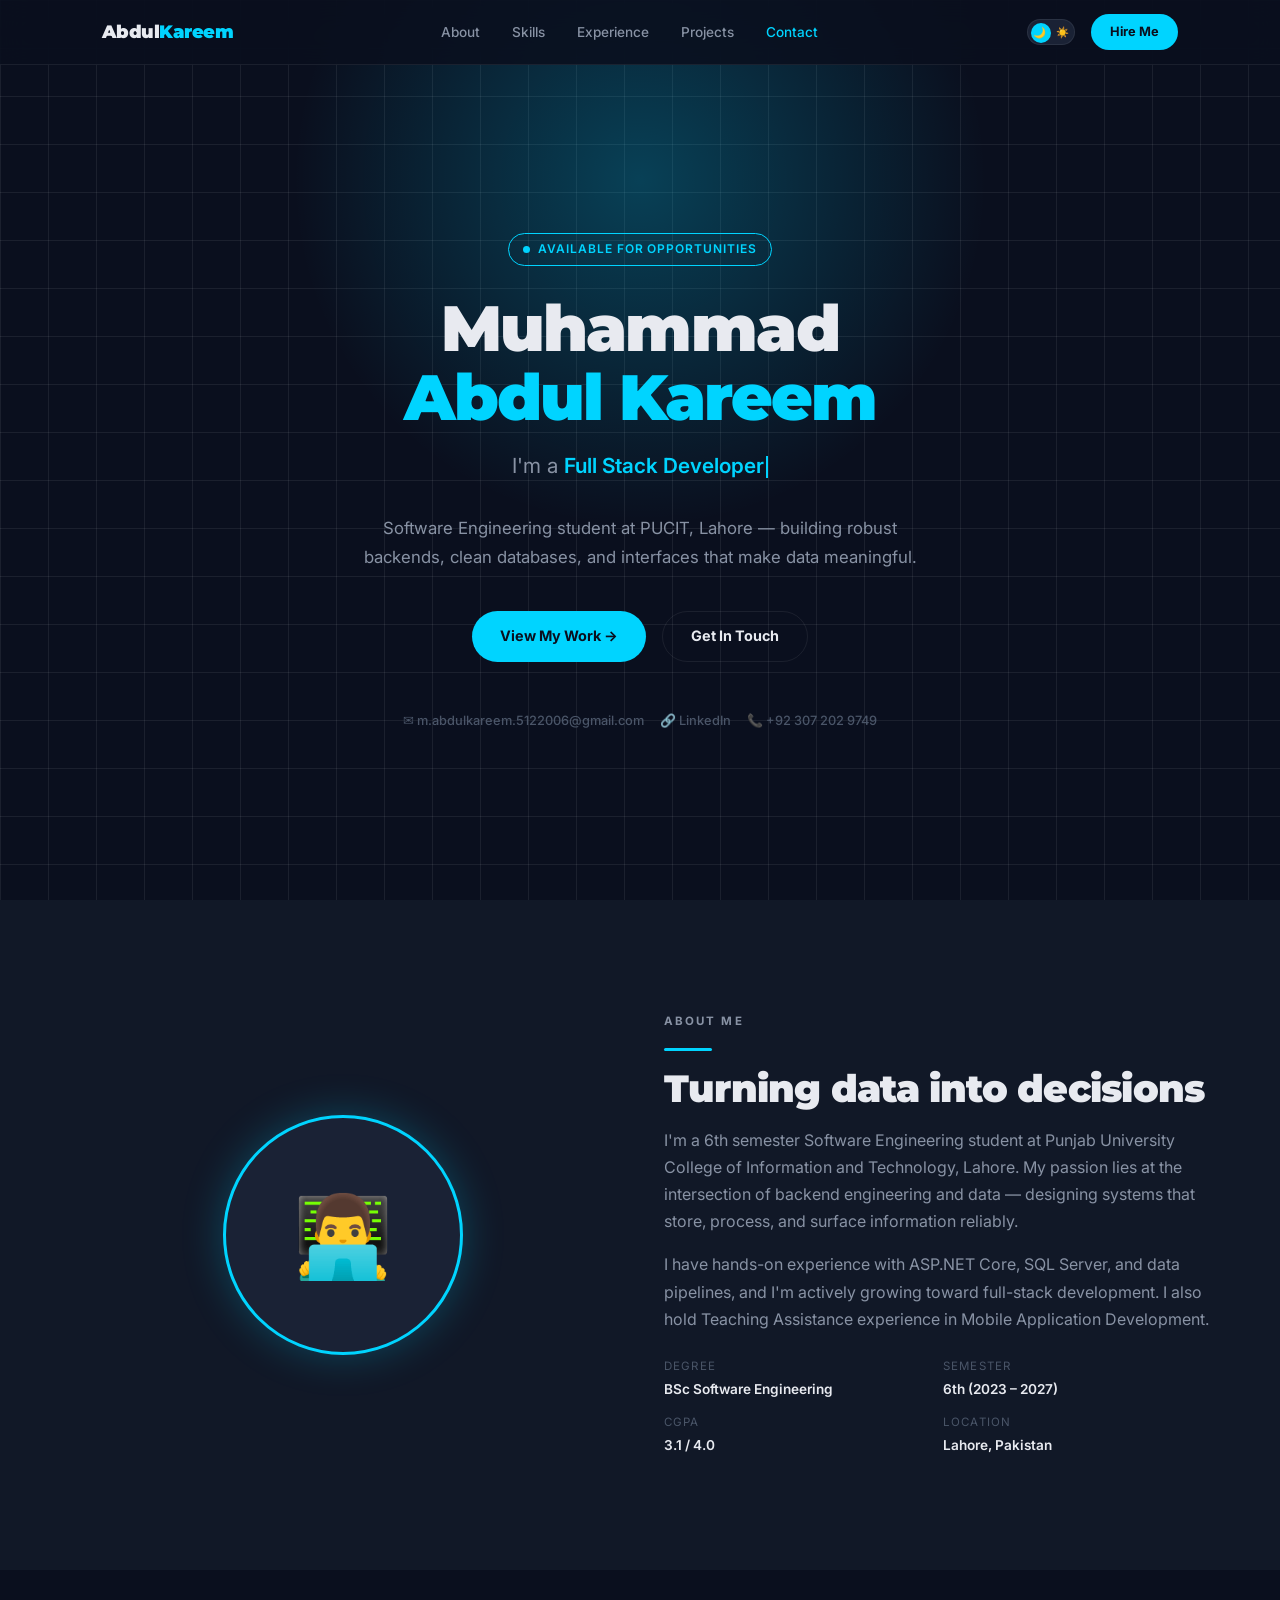
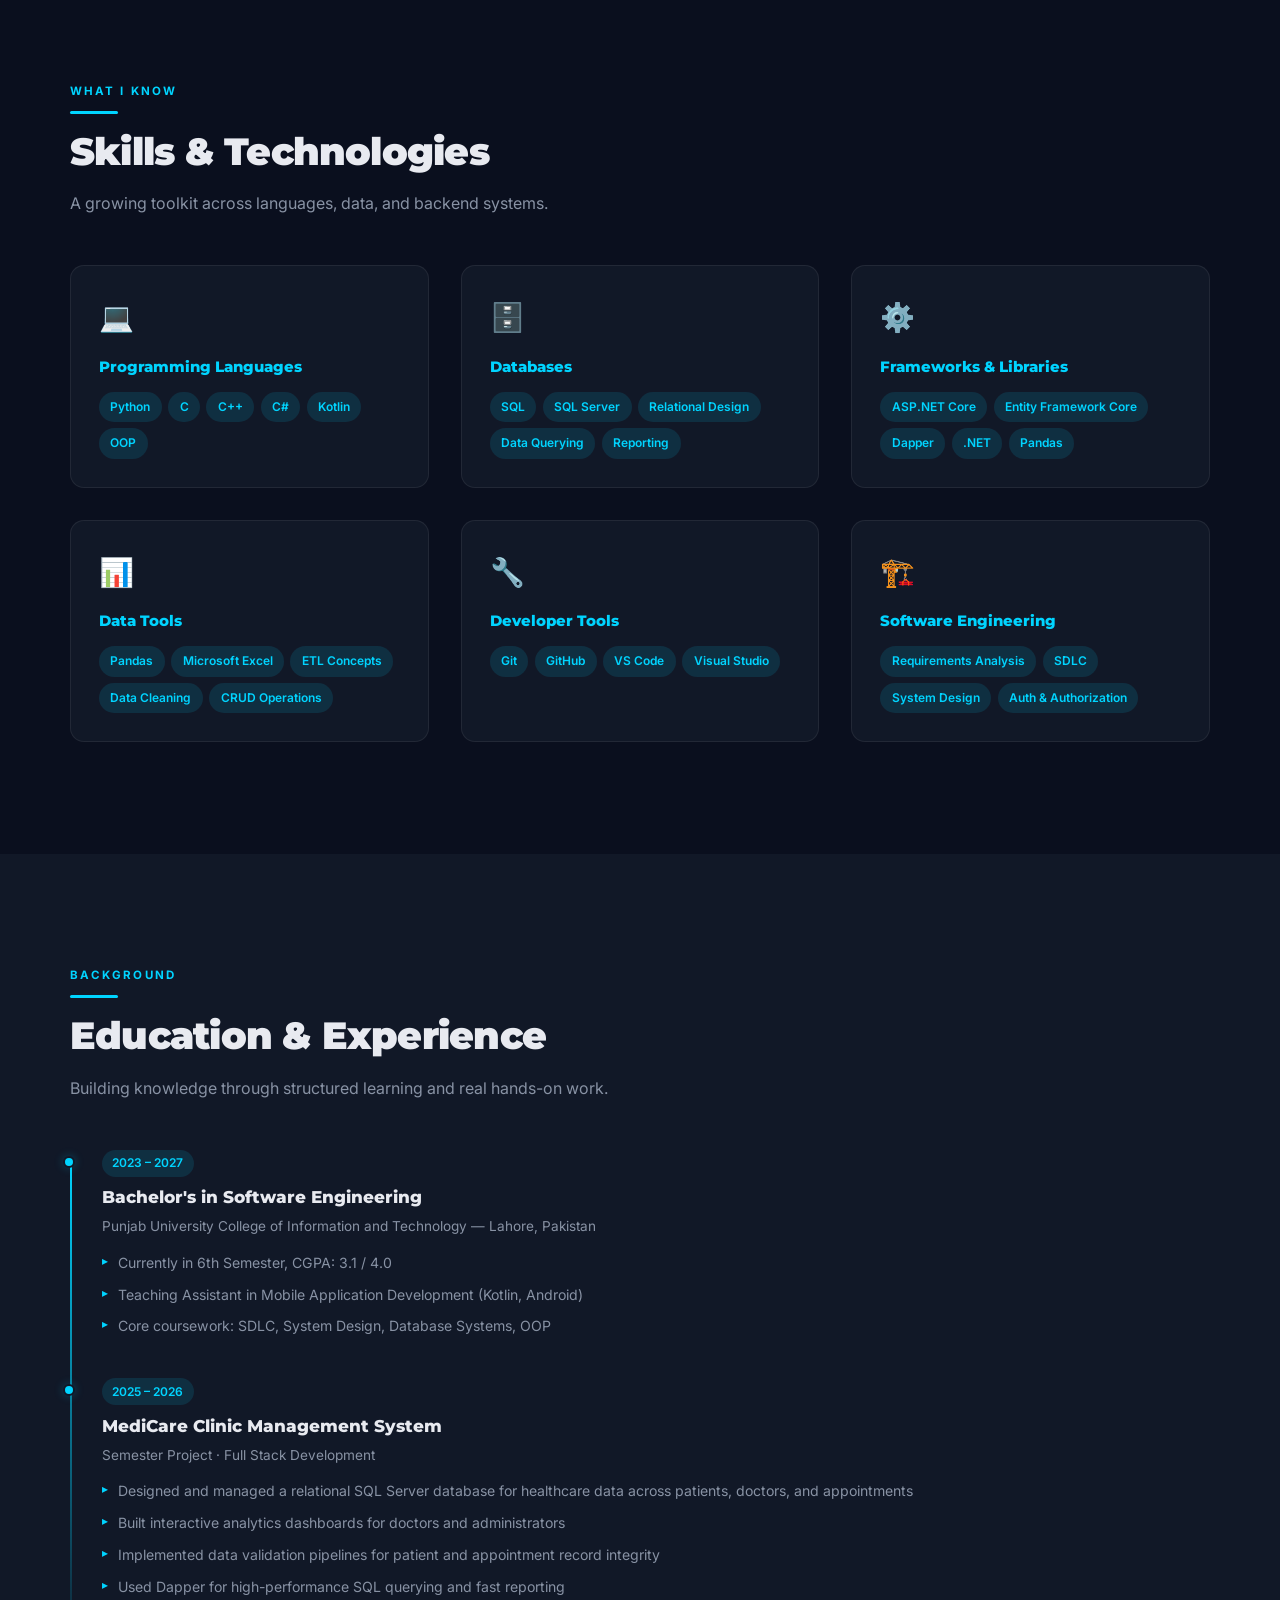
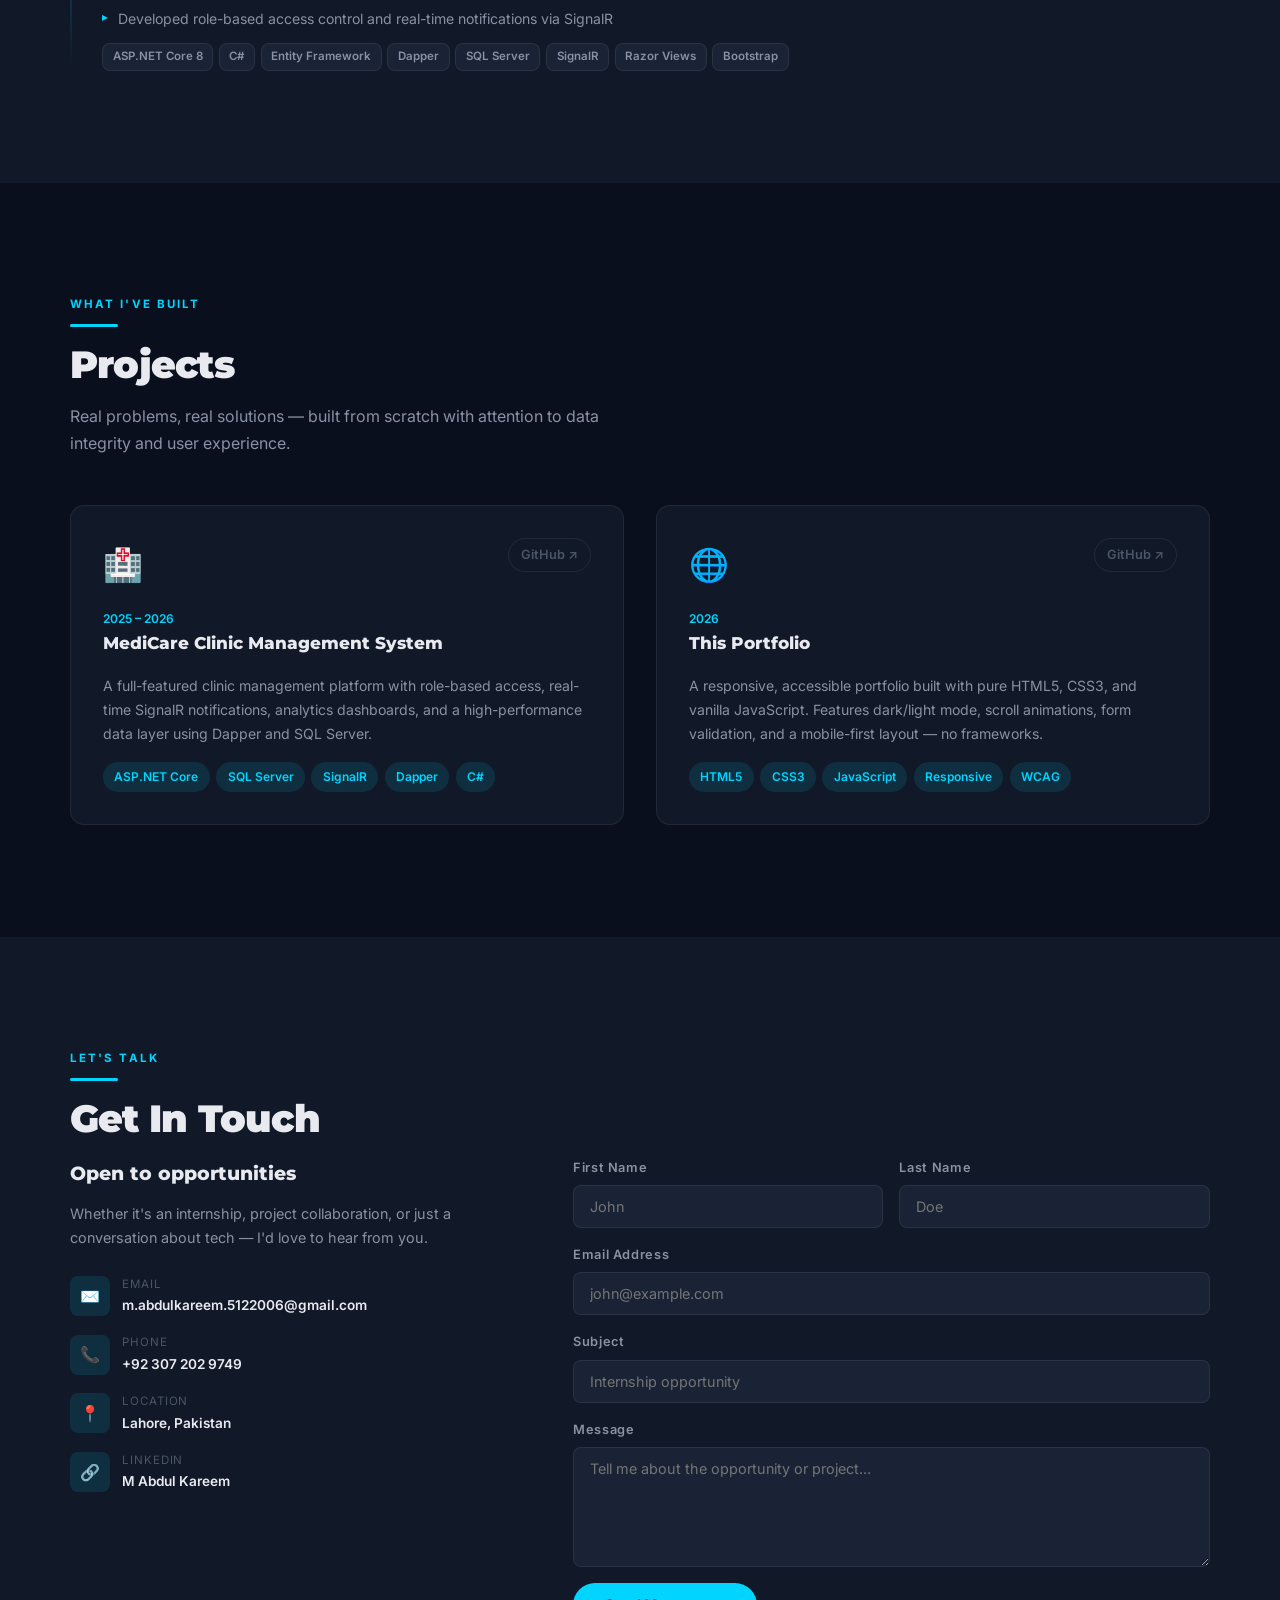
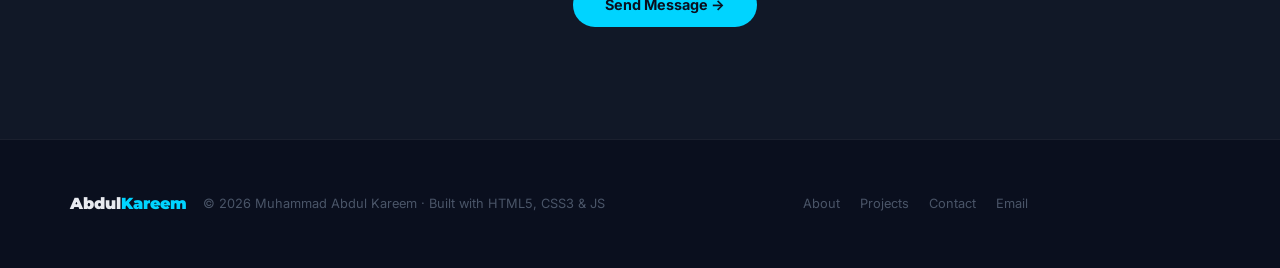
==== Frontend/index.html @ a6760f19 "Initial commit: pre-migration FastAPI + SQLite backend" ====
<!DOCTYPE html>
<html lang="en" data-theme="dark">
<head>
  <meta charset="UTF-8" />
  <meta name="viewport" content="width=device-width, initial-scale=1.0" />
  <meta name="description" content="Muhammad Abdul Kareem — Full Stack Developer & Software Engineering Student based in Lahore, Pakistan." />
  <title>Muhammad Abdul Kareem · Full Stack Developer</title>
  <link rel="preconnect" href="https://fonts.googleapis.com" />
  <link rel="preconnect" href="https://fonts.gstatic.com" crossorigin />
  <link href="https://fonts.googleapis.com/css2?family=Inter:wght@400;500;600&family=Montserrat:wght@700;800;900&display=swap" rel="stylesheet" />
<!-- CSS -->
  <link rel="stylesheet" href="index_Style.css" />
</head>

<body>
  <a class="skip-link" href="#main">Skip to main content</a>

<!-- HEADER -->
  <header>
    <nav aria-label="Primary navigation">
      <a href="#" class="logo">Abdul<span>Kareem</span></a>

      <ul class="nav-links" role="list">
        <li><a href="#about">About</a></li>
        <li><a href="#skills">Skills</a></li>
        <li><a href="#experience">Experience</a></li>
        <li><a href="#projects">Projects</a></li>
        <li><a href="#contact">Contact</a></li>
      </ul>

      <div class="nav-right">
        <button class="theme-toggle" id="themeToggle" aria-label="Toggle light/dark mode">
          <span class="theme-icon moon" aria-hidden="true">🌙</span>
          <span class="theme-icon sun"  aria-hidden="true">☀️</span>
        </button>
        <a href="mailto:m.abdulkareem.5122006@gmail.com" class="btn-hire" id="hireBtn">Hire Me</a>
        <button class="hamburger" id="hamburger" aria-label="Open menu" aria-expanded="false" aria-controls="mobile-menu">
          <span></span><span></span><span></span>
        </button>
      </div>
    </nav>

    <nav class="mobile-menu" id="mobile-menu" aria-label="Mobile navigation">
      <a href="#about"><span aria-hidden="true">👤</span> About</a>
      <a href="#skills"><span aria-hidden="true">⚙️</span> Skills</a>
      <a href="#experience"><span aria-hidden="true">🎓</span> Experience</a>
      <a href="#projects"><span aria-hidden="true">💼</span> Projects</a>
      <a href="#contact" class="mobile-cta"><span aria-hidden="true">✉️</span> Contact</a>
    </nav>
  </header>
  <div class="menu-backdrop" id="menuBackdrop" aria-hidden="true"></div>

<!-- MAIN -->
  <main id="main">

<!-- HERO -->
    <section class="hero" aria-labelledby="hero-heading">
      <div class="hero-inner">
        <div class="hero-badge">
          <span class="dot" aria-hidden="true"></span>
          <span id="heroBadgeText">Available for opportunities</span>
        </div>

        <h1 id="hero-heading">
          <span id="heroName1">Muhammad</span><br>
          <span class="highlight" id="heroName2">Abdul Kareem</span>
        </h1>

        <p class="hero-role">
          I'm a <span class="typed-text" id="typed" aria-live="polite"></span><span class="cursor" aria-hidden="true"></span>
        </p>

        <p class="hero-bio" id="heroBio">
          Software Engineering student at PUCIT, Lahore — building robust backends, clean databases, and interfaces that make data meaningful.
        </p>

        <div class="hero-actions">
          <a href="#projects" class="btn btn-primary">View My Work →</a>
          <a href="#contact"  class="btn btn-outline">Get In Touch</a>
        </div>

        <div class="hero-links" id="heroLinks">
          <a href="mailto:m.abdulkareem.5122006@gmail.com" aria-label="Send email" id="heroEmailLink">
            ✉ m.abdulkareem.5122006@gmail.com
          </a>
          <a href="https://linkedin.com/in/m-abdul-kareem" target="_blank" rel="noopener" aria-label="LinkedIn profile" id="heroLinkedinLink">
            🔗 LinkedIn
          </a>
          <a href="tel:+923072029749" aria-label="Phone number" id="heroPhoneLink">
            📞 +92 307 202 9749
          </a>
        </div>
      </div>
    </section>

<!-- ABOUT -->
    <section class="about" id="about" aria-labelledby="about-heading">
      <div class="container">
        <div class="about-grid">
          <div class="about-avatar" id="aboutAvatar" role="img" aria-label="Muhammad Abdul Kareem avatar">
            <span id="aboutAvatarEmoji">👨‍💻</span>
            <img id="aboutAvatarImg" src="" alt="Muhammad Abdul Kareem" hidden />
          </div>
          <div class="about-text reveal">
            <p class="section-eyebrow">About Me</p>
            <div class="section-divider" aria-hidden="true"></div>
            <h2 class="section-title" id="about-heading">Turning data into decisions</h2>
            <div id="aboutParagraphs">
              <p>I'm a 6th semester Software Engineering student at Punjab University College of Information and Technology, Lahore. My passion lies at the intersection of backend engineering and data — designing systems that store, process, and surface information reliably.</p>
              <p>I have hands-on experience with ASP.NET Core, SQL Server, and data pipelines, and I'm actively growing toward full-stack development. I also hold Teaching Assistance experience in Mobile Application Development.</p>
            </div>
            <div class="about-info" aria-label="Personal details">
              <div class="info-item">
                <div class="info-label">Degree</div>
                <div class="info-value" id="aboutDegree">BSc Software Engineering</div>
              </div>
              <div class="info-item">
                <div class="info-label">Semester</div>
                <div class="info-value" id="aboutSemester">6th (2023 – 2027)</div>
              </div>
              <div class="info-item">
                <div class="info-label">CGPA</div>
                <div class="info-value" id="aboutCgpa">3.1 / 4.0</div>
              </div>
              <div class="info-item">
                <div class="info-label">Location</div>
                <div class="info-value" id="aboutLocation">Lahore, Pakistan</div>
              </div>
            </div>
          </div>
        </div>
      </div>
    </section>

<!-- SKILLS -->
    <section class="skills" id="skills" aria-labelledby="skills-heading">
      <div class="container">
        <p class="section-eyebrow">What I Know</p>
        <div class="section-divider" aria-hidden="true"></div>
        <h2 class="section-title" id="skills-heading">Skills & Technologies</h2>
        <p class="section-intro">A growing toolkit across languages, data, and backend systems.</p>

        <div class="skills-grid" id="skillsGrid">
          <article class="skill-card reveal">
            <div class="skill-card-icon" aria-hidden="true">💻</div>
            <h3>Programming Languages</h3>
            <div class="skill-tags" role="list">
              <span class="tag" role="listitem">Python</span>
              <span class="tag" role="listitem">C</span>
              <span class="tag" role="listitem">C++</span>
              <span class="tag" role="listitem">C#</span>
              <span class="tag" role="listitem">Kotlin</span>
              <span class="tag" role="listitem">OOP</span>
            </div>
          </article>

          <article class="skill-card reveal">
            <div class="skill-card-icon" aria-hidden="true">🗄️</div>
            <h3>Databases</h3>
            <div class="skill-tags" role="list">
              <span class="tag" role="listitem">SQL</span>
              <span class="tag" role="listitem">SQL Server</span>
              <span class="tag" role="listitem">Relational Design</span>
              <span class="tag" role="listitem">Data Querying</span>
              <span class="tag" role="listitem">Reporting</span>
            </div>
          </article>

          <article class="skill-card reveal">
            <div class="skill-card-icon" aria-hidden="true">⚙️</div>
            <h3>Frameworks & Libraries</h3>
            <div class="skill-tags" role="list">
              <span class="tag" role="listitem">ASP.NET Core</span>
              <span class="tag" role="listitem">Entity Framework Core</span>
              <span class="tag" role="listitem">Dapper</span>
              <span class="tag" role="listitem">.NET</span>
              <span class="tag" role="listitem">Pandas</span>
            </div>
          </article>

          <article class="skill-card reveal">
            <div class="skill-card-icon" aria-hidden="true">📊</div>
            <h3>Data Tools</h3>
            <div class="skill-tags" role="list">
              <span class="tag" role="listitem">Pandas</span>
              <span class="tag" role="listitem">Microsoft Excel</span>
              <span class="tag" role="listitem">ETL Concepts</span>
              <span class="tag" role="listitem">Data Cleaning</span>
              <span class="tag" role="listitem">CRUD Operations</span>
            </div>
          </article>

          <article class="skill-card reveal">
            <div class="skill-card-icon" aria-hidden="true">🔧</div>
            <h3>Developer Tools</h3>
            <div class="skill-tags" role="list">
              <span class="tag" role="listitem">Git</span>
              <span class="tag" role="listitem">GitHub</span>
              <span class="tag" role="listitem">VS Code</span>
              <span class="tag" role="listitem">Visual Studio</span>
            </div>
          </article>

          <article class="skill-card reveal">
            <div class="skill-card-icon" aria-hidden="true">🏗️</div>
            <h3>Software Engineering</h3>
            <div class="skill-tags" role="list">
              <span class="tag" role="listitem">Requirements Analysis</span>
              <span class="tag" role="listitem">SDLC</span>
              <span class="tag" role="listitem">System Design</span>
              <span class="tag" role="listitem">Auth & Authorization</span>
            </div>
          </article>
        </div>
      </div>
    </section>

<!-- EXPERIENCE / EDUCATION -->
    <section class="experience" id="experience" aria-labelledby="experience-heading">
      <div class="container">
        <p class="section-eyebrow">Background</p>
        <div class="section-divider" aria-hidden="true"></div>
        <h2 class="section-title" id="experience-heading">Education & Experience</h2>
        <p class="section-intro">Building knowledge through structured learning and real hands-on work.</p>

        <div class="timeline" id="timelineList" role="list">
          <article class="timeline-item reveal" role="listitem">
            <div class="timeline-meta">
              <span class="timeline-date">2023 – 2027</span>
            </div>
            <h3>Bachelor's in Software Engineering</h3>
            <p class="timeline-org">Punjab University College of Information and Technology — Lahore, Pakistan</p>
            <ul aria-label="Education details">
              <li>Currently in 6th Semester, CGPA: 3.1 / 4.0</li>
              <li>Teaching Assistant in Mobile Application Development (Kotlin, Android)</li>
              <li>Core coursework: SDLC, System Design, Database Systems, OOP</li>
            </ul>
          </article>

          <article class="timeline-item reveal" role="listitem">
            <div class="timeline-meta">
              <span class="timeline-date">2025 – 2026</span>
            </div>
            <h3>MediCare Clinic Management System</h3>
            <p class="timeline-org">Semester Project · Full Stack Development</p>
            <ul aria-label="Project responsibilities">
              <li>Designed and managed a relational SQL Server database for healthcare data across patients, doctors, and appointments</li>
              <li>Built interactive analytics dashboards for doctors and administrators</li>
              <li>Implemented data validation pipelines for patient and appointment record integrity</li>
              <li>Used Dapper for high-performance SQL querying and fast reporting</li>
              <li>Developed role-based access control and real-time notifications via SignalR</li>
            </ul>
            <div class="timeline-tools" aria-label="Technologies used">
              <span class="tool-tag">ASP.NET Core 8</span>
              <span class="tool-tag">C#</span>
              <span class="tool-tag">Entity Framework</span>
              <span class="tool-tag">Dapper</span>
              <span class="tool-tag">SQL Server</span>
              <span class="tool-tag">SignalR</span>
              <span class="tool-tag">Razor Views</span>
              <span class="tool-tag">Bootstrap</span>
            </div>
          </article>
        </div>
      </div>
    </section>

<!-- PROJECTS -->
    <section class="projects" id="projects" aria-labelledby="projects-heading">
      <div class="container">
        <p class="section-eyebrow">What I've Built</p>
        <div class="section-divider" aria-hidden="true"></div>
        <h2 class="section-title" id="projects-heading">Projects</h2>
        <p class="section-intro">Real problems, real solutions — built from scratch with attention to data integrity and user experience.</p>

        <div class="projects-grid" id="projectsGrid">
          <article class="project-card reveal">
            <div class="project-header">
              <div class="project-icon" aria-hidden="true">🏥</div>
              <div class="project-links">
                <a href="#" aria-label="View MediCare project on GitHub">GitHub ↗</a>
              </div>
            </div>
            <div>
              <div class="project-period">2025 – 2026</div>
              <h3>MediCare Clinic Management System</h3>
            </div>
            <p>A full-featured clinic management platform with role-based access, real-time SignalR notifications, analytics dashboards, and a high-performance data layer using Dapper and SQL Server.</p>
            <div class="skill-tags">
              <span class="tag">ASP.NET Core</span>
              <span class="tag">SQL Server</span>
              <span class="tag">SignalR</span>
              <span class="tag">Dapper</span>
              <span class="tag">C#</span>
            </div>
          </article>

          <article class="project-card reveal">
            <div class="project-header">
              <div class="project-icon" aria-hidden="true">🌐</div>
              <div class="project-links">
                <a href="#" aria-label="View portfolio source code">GitHub ↗</a>
              </div>
            </div>
            <div>
              <div class="project-period">2026</div>
              <h3>This Portfolio</h3>
            </div>
            <p>A responsive, accessible portfolio built with pure HTML5, CSS3, and vanilla JavaScript. Features dark/light mode, scroll animations, form validation, and a mobile-first layout — no frameworks.</p>
            <div class="skill-tags">
              <span class="tag">HTML5</span>
              <span class="tag">CSS3</span>
              <span class="tag">JavaScript</span>
              <span class="tag">Responsive</span>
              <span class="tag">WCAG</span>
            </div>
          </article>
        </div>
      </div>
    </section>

<!-- CONTACT -->
    <section class="contact" id="contact" aria-labelledby="contact-heading">
      <div class="container">
        <p class="section-eyebrow">Let's Talk</p>
        <div class="section-divider" aria-hidden="true"></div>
        <h2 class="section-title" id="contact-heading">Get In Touch</h2>

        <div class="contact-grid">
          <div class="contact-info reveal">
            <h3>Open to opportunities</h3>
            <p>Whether it's an internship, project collaboration, or just a conversation about tech — I'd love to hear from you.</p>

            <div class="contact-items" id="contactItems">
              <div class="contact-item">
                <div class="contact-item-icon" aria-hidden="true">✉️</div>
                <div class="contact-item-text">
                  <div class="contact-item-label">Email</div>
                  <div class="contact-item-value" id="ciEmailValue">m.abdulkareem.5122006@gmail.com</div>
                </div>
              </div>
              <div class="contact-item">
                <div class="contact-item-icon" aria-hidden="true">📞</div>
                <div class="contact-item-text">
                  <div class="contact-item-label">Phone</div>
                  <div class="contact-item-value" id="ciPhoneValue">+92 307 202 9749</div>
                </div>
              </div>
              <div class="contact-item">
                <div class="contact-item-icon" aria-hidden="true">📍</div>
                <div class="contact-item-text">
                  <div class="contact-item-label">Location</div>
                  <div class="contact-item-value" id="ciLocationValue">Lahore, Pakistan</div>
                </div>
              </div>
              <div class="contact-item">
                <div class="contact-item-icon" aria-hidden="true">🔗</div>
                <div class="contact-item-text">
                  <div class="contact-item-label">LinkedIn</div>
                  <div class="contact-item-value" id="ciLinkedinValue">M Abdul Kareem</div>
                </div>
              </div>
            </div>
          </div>

<!-- Contact Form with JS validation -->
          <div class="reveal">
            <div class="form-success" id="formSuccess" role="alert">
              ✅ Message sent! I'll get back to you soon.
            </div>
            <div class="form-error-banner" id="formErrorBanner" role="alert" hidden></div>
            <div class="contact-form" id="contactForm" role="form" aria-label="Contact form">
              <div class="form-row">
                <div class="form-group">
                  <label for="fname">First Name</label>
                  <input type="text" id="fname" name="fname" placeholder="John" autocomplete="given-name" />
                  <span class="form-error" id="fnameError">Please enter your first name.</span>
                </div>
                <div class="form-group">
                  <label for="lname">Last Name</label>
                  <input type="text" id="lname" name="lname" placeholder="Doe" autocomplete="family-name" />
                  <span class="form-error" id="lnameError">Please enter your last name.</span>
                </div>
              </div>
              <div class="form-group">
                <label for="email">Email Address</label>
                <input type="email" id="email" name="email" placeholder="john@example.com" autocomplete="email" />
                <span class="form-error" id="emailError">Please enter a valid email address.</span>
              </div>
              <div class="form-group">
                <label for="subject">Subject</label>
                <input type="text" id="subject" name="subject" placeholder="Internship opportunity" />
                <span class="form-error" id="subjectError">Please enter a subject.</span>
              </div>
              <div class="form-group">
                <label for="message">Message</label>
                <textarea id="message" name="message" placeholder="Tell me about the opportunity or project..."></textarea>
                <span class="form-error" id="messageError">Please write a message (at least 20 characters).</span>
              </div>
              <button type="button" class="btn-submit" id="submitBtn">Send Message →</button>
            </div>
          </div>
        </div>
      </div>
    </section>

  </main>

<!-- FOOTER -->
  <footer>
    <div class="footer-inner">
      <div class="footer-logo">Abdul<span>Kareem</span></div>
      <p class="footer-copy">© 2026 Muhammad Abdul Kareem · Built with HTML5, CSS3 & JS</p>
      <nav class="footer-links" aria-label="Footer links">
        <a href="#about">About</a>
        <a href="#projects">Projects</a>
        <a href="#contact">Contact</a>
        <a href="mailto:m.abdulkareem.5122006@gmail.com">Email</a>
      </nav>
    </div>
  </footer>

<!-- JavaScript -->
  <script src="index_Script.js"></script>
</body>
</html>
---- Frontend/index_Style.css ----
/* ═══════════════════════════════════════════════
       TOKENS — DARK THEME (default)
    ═══════════════════════════════════════════════ */
    :root {
      --bg:          #0a0f1e;
      --bg-card:     #111827;
      --bg-raised:   #1a2235;
      --border:      rgba(255,255,255,0.07);
      --cyan:        #00d4ff;
      --cyan-dim:    rgba(0,212,255,0.12);
      --cyan-glow:   rgba(0,212,255,0.25);
      --text:        #e8eaf0;
      --text-mute:   #8892a4;
      --text-faint:  #4a5568;
      --nav-bg:      rgba(10,15,30,0.88);
      --shadow:      0 8px 32px rgba(0,0,0,0.4);
      --shadow-sm:   0 2px 12px rgba(0,0,0,0.3);

      --font-head: 'Montserrat', sans-serif;
      --font-body: 'Inter', sans-serif;

      --h1:   clamp(2.4rem, 6vw, 4rem);
      --h2:   clamp(1.6rem, 3.5vw, 2.4rem);
      --h3:   clamp(1rem,   2vw,  1.25rem);
      --body: clamp(0.875rem, 1.5vw, 1rem);

      --radius:      14px;
      --radius-sm:   8px;
      --gap:         clamp(1rem, 3vw, 2rem);
      --section-pad: clamp(4rem, 10vw, 7rem);
      --max-w:       1140px;
    }

    /* ═══════════════════════════════════════════════
       TOKENS — LIGHT THEME
    ═══════════════════════════════════════════════ */
    [data-theme="light"] {
      --bg:          #f0f4f8;
      --bg-card:     #ffffff;
      --bg-raised:   #e2e8f0;
      --border:      rgba(0,0,0,0.08);
      --cyan:        #0077aa;
      --cyan-dim:    rgba(0,119,170,0.08);
      --cyan-glow:   rgba(0,119,170,0.18);
      --text:        #1a202c;
      --text-mute:   #4a5568;
      --text-faint:  #a0aec0;
      --nav-bg:      rgba(240,244,248,0.92);
      --shadow:      0 8px 32px rgba(0,0,0,0.1);
      --shadow-sm:   0 2px 12px rgba(0,0,0,0.07);
    }

    /* ═══════════════════════════════════════════════
       RESET & BASE
    ═══════════════════════════════════════════════ */
    *, *::before, *::after { box-sizing: border-box; margin: 0; padding: 0; }

    /* Guarantees the `hidden` attribute always wins over any class's
       own `display` rule, anywhere on the page. */
    [hidden] { display: none !important; }
    html { scroll-behavior: smooth; overflow-x: hidden; }

    body {
      font-family: var(--font-body);
      font-size: var(--body);
      background: var(--bg);
      color: var(--text);
      line-height: 1.7;
      transition: background .3s, color .3s;
      overflow-x: hidden;
      width: 100%;
    }

    img { max-width: 100%; display: block; }
    a   { color: inherit; text-decoration: none; }
    ul  { list-style: none; }

    /* ═══════════════════════════════════════════════
       SKIP LINK
    ═══════════════════════════════════════════════ */
    .skip-link {
      position: absolute; top: -100%; left: 1rem;
      background: var(--cyan); color: var(--bg);
      padding: .5rem 1rem; border-radius: var(--radius-sm);
      font-weight: 700; z-index: 9999;
      transition: top .2s;
    }
    .skip-link:focus { top: 1rem; }

    /* ═══════════════════════════════════════════════
       HEADER / NAV
    ═══════════════════════════════════════════════ */
    header {
      position: fixed; top: 0; left: 0; right: 0;
      z-index: 100;
      background: var(--nav-bg);
      -webkit-backdrop-filter: blur(14px);
      backdrop-filter: blur(14px);
      border-bottom: 1px solid var(--border);
      transition: background .3s;
    }

    nav {
      display: flex;
      align-items: center;
      justify-content: space-between;
      max-width: var(--max-w);
      margin: 0 auto;
      padding: 0 var(--gap);
      height: 64px;
    }

    .logo {
      font-family: var(--font-head);
      font-weight: 900;
      font-size: 1.1rem;
      letter-spacing: -0.03em;
      color: var(--text);
    }
    .logo span { color: var(--cyan); }

    .nav-links {
      display: none;
      gap: 2rem;
    }
    .nav-links a {
      font-size: .85rem;
      font-weight: 500;
      color: var(--text-mute);
      transition: color .2s;
      position: relative;
    }
    .nav-links a::after {
      content: '';
      position: absolute; bottom: -4px; left: 0; right: 0;
      height: 2px; background: var(--cyan);
      transform: scaleX(0); transition: transform .2s;
      border-radius: 2px;
    }
    .nav-links a:hover       { color: var(--text); }
    .nav-links a:hover::after { transform: scaleX(1); }

    .nav-right {
      display: flex;
      align-items: center;
      gap: 1rem;
    }

    /* Theme toggle */
    .theme-toggle {
      background: var(--bg-raised);
      border: 1px solid var(--border);
      border-radius: 50px;
      cursor: pointer;
      width: 48px; height: 26px;
      position: relative;
      transition: background .3s;
      flex-shrink: 0;
    }
    .theme-toggle::before {
      content: '';
      position: absolute;
      top: 3px; left: 3px;
      width: 20px; height: 20px;
      border-radius: 50%;
      background: var(--cyan);
      transition: transform .3s;
    }
    [data-theme="light"] .theme-toggle::before { transform: translateX(22px); }

    .theme-icon {
      position: absolute;
      top: 50%; transform: translateY(-50%);
      font-size: .65rem;
      pointer-events: none;
    }
    .theme-icon.moon { left: 5px; }
    .theme-icon.sun  { right: 5px; }

    /* Hire me button */
    .btn-hire {
      display: none;
      background: var(--cyan);
      color: var(--bg);
      font-weight: 700;
      font-size: .8rem;
      padding: .45rem 1.2rem;
      border-radius: 50px;
      border: none;
      cursor: pointer;
      transition: opacity .2s, transform .15s;
    }
    .btn-hire:hover { opacity: .85; transform: translateY(-1px); }

    /* Hamburger */
    .hamburger {
      background: none; border: none;
      cursor: pointer; padding: .3rem;
      display: flex; flex-direction: column; gap: 5px;
    }
    .hamburger span {
      display: block; width: 22px; height: 2px;
      background: var(--text); border-radius: 2px;
      transition: transform .3s, opacity .3s;
    }
    .hamburger.open span:nth-child(1) { transform: translateY(7px) rotate(45deg); }
    .hamburger.open span:nth-child(2) { opacity: 0; }
    .hamburger.open span:nth-child(3) { transform: translateY(-7px) rotate(-45deg); }

    /* Mobile drawer */
    .mobile-menu {
      display: none;
      flex-direction: column;
      position: absolute;
      top: 64px;
      left: 0;
      right: 0;
      background: var(--bg-card);
      border-top: 1px solid var(--border);
      border-bottom: 1px solid var(--border);
      padding: 1.25rem var(--gap);
      gap: .25rem;
      box-shadow: 0 16px 32px rgba(0,0,0,0.45);
    }
    .mobile-menu.open { display: flex; }
    .mobile-menu a {
      padding: .85rem .75rem;
      font-weight: 600;
      font-size: .95rem;
      color: var(--text-mute);
      border-bottom: 1px solid var(--border);
      transition: color .2s, background .2s;
      display: flex;
      align-items: center;
      gap: .75rem;
      border-radius: var(--radius-sm);
    }
    .mobile-menu a span { font-size: 1.1rem; }
    .mobile-menu a:last-child { border-bottom: none; }
    .mobile-menu a:hover { color: var(--cyan); background: var(--cyan-dim); }
    .mobile-menu a.mobile-cta {
      color: var(--cyan);
      margin-top: .4rem;
      background: var(--cyan-dim);
    }

    /* Dim the page behind an open mobile menu */
    .menu-backdrop {
      display: none;
      position: fixed;
      top: 64px; left: 0; right: 0; bottom: 0;
      background: rgba(0,0,0,0.5);
      z-index: 99;
    }
    .menu-backdrop.open { display: block; }

    @media (min-width: 768px) {
      .nav-links  { display: flex; }
      .btn-hire   { display: inline-block; }
      .hamburger  { display: none; }
      .mobile-menu { display: none !important; }
      .menu-backdrop { display: none !important; }
    }

    /* ═══════════════════════════════════════════════
       HERO
    ═══════════════════════════════════════════════ */
    .hero {
      min-height: 100vh;
      display: grid;
      place-items: center;
      padding: calc(64px + var(--section-pad)) var(--gap) var(--section-pad);
      position: relative;
      overflow: hidden;
    }

    /* Subtle grid background */
    .hero::before {
      content: '';
      position: absolute; inset: 0;
      background-image:
        linear-gradient(var(--border) 1px, transparent 1px),
        linear-gradient(90deg, var(--border) 1px, transparent 1px);
      background-size: 48px 48px;
      pointer-events: none;
    }

    /* Glow blob */
    .hero::after {
      content: '';
      position: absolute;
      top: 20%; left: 50%; transform: translate(-50%, -50%);
      width: clamp(300px, 60vw, 700px);
      height: clamp(300px, 60vw, 700px);
      border-radius: 50%;
      background: radial-gradient(circle, var(--cyan-glow) 0%, transparent 70%);
      pointer-events: none;
    }

    .hero-inner {
      position: relative;
      z-index: 1;
      text-align: center;
      max-width: 800px;
      width: 100%;
      padding-inline: .5rem;
    }

    .hero-badge {
      display: inline-flex;
      align-items: center;
      gap: .5rem;
      border: 1px solid var(--cyan);
      color: var(--cyan);
      font-size: clamp(.6rem, 2vw, .75rem);
      font-weight: 600;
      letter-spacing: .08em;
      text-transform: uppercase;
      padding: .35rem .85rem;
      border-radius: 50px;
      margin-bottom: 1.75rem;
      max-width: 100%;
      white-space: nowrap;
    }
    .hero-badge .dot {
      width: 7px; height: 7px;
      border-radius: 50%;
      background: var(--cyan);
      animation: pulse 2s infinite;
    }

    @keyframes pulse {
      0%, 100% { opacity: 1; transform: scale(1); }
      50%       { opacity: .4; transform: scale(1.4); }
    }

    .hero h1 {
      font-family: var(--font-head);
      font-size: var(--h1);
      font-weight: 900;
      line-height: 1.08;
      letter-spacing: -0.03em;
      margin-bottom: 1rem;
    }

    .hero h1 .highlight { color: var(--cyan); }

    .hero-role {
      font-size: clamp(1rem, 2.5vw, 1.3rem);
      color: var(--text-mute);
      margin-bottom: 1.5rem;
      min-height: 2em;
    }

    .typed-text { color: var(--cyan); font-weight: 600; }
    .cursor {
      display: inline-block;
      width: 2px; height: 1.1em;
      background: var(--cyan);
      margin-left: 2px;
      vertical-align: text-bottom;
      animation: blink .75s step-end infinite;
    }
    @keyframes blink { 50% { opacity: 0; } }

    .hero-bio {
      color: var(--text-mute);
      max-width: 560px;
      margin: 0 auto 2.5rem;
      font-size: clamp(.9rem, 1.5vw, 1.05rem);
    }

    .hero-actions {
      display: flex;
      gap: 1rem;
      justify-content: center;
      flex-wrap: wrap;
      margin-bottom: 3rem;
    }

    .btn {
      display: inline-flex; align-items: center; gap: .4rem;
      padding: .75rem 1.75rem;
      border-radius: 50px;
      font-weight: 700; font-size: .9rem;
      cursor: pointer; border: none;
      transition: transform .15s, box-shadow .2s, opacity .2s;
    }
    .btn:hover { transform: translateY(-2px); box-shadow: 0 8px 24px var(--cyan-glow); }

    .btn-primary   { background: var(--cyan); color: var(--bg); }
    .btn-outline   { background: transparent; color: var(--text); border: 1.5px solid var(--border); }
    .btn-outline:hover { border-color: var(--cyan); color: var(--cyan); }

    .hero-links {
      display: flex;
      flex-wrap: wrap;
      gap: .6rem 1rem;
      justify-content: center;
      width: 100%;
      max-width: 100%;
      box-sizing: border-box;
    }
    .hero-links a {
      color: var(--text-faint);
      font-size: clamp(.7rem, 2vw, .8rem);
      font-weight: 500;
      display: inline-flex; align-items: center; gap: .35rem;
      transition: color .2s;
      white-space: nowrap;
      flex-shrink: 0;
    }
    .hero-links a:hover { color: var(--cyan); }

    /* ═══════════════════════════════════════════════
       SHARED SECTION STYLES
    ═══════════════════════════════════════════════ */
    section { padding: var(--section-pad) var(--gap); }

    .container {
      max-width: var(--max-w);
      margin: 0 auto;
    }

    .section-eyebrow {
      font-size: .72rem;
      font-weight: 700;
      letter-spacing: .18em;
      text-transform: uppercase;
      color: var(--cyan);
      margin-bottom: .6rem;
    }

    h2.section-title {
      font-family: var(--font-head);
      font-size: var(--h2);
      font-weight: 900;
      letter-spacing: -0.02em;
      line-height: 1.15;
      margin-bottom: 1rem;
    }

    .section-intro {
      color: var(--text-mute);
      max-width: 540px;
      margin-bottom: 3rem;
    }

    /* divider line */
    .section-divider {
      width: 48px; height: 3px;
      background: var(--cyan);
      border-radius: 2px;
      margin-bottom: 1rem;
    }

    /* ═══════════════════════════════════════════════
       ABOUT
    ═══════════════════════════════════════════════ */
    .about { background: var(--bg-card); }

    .about-grid {
      display: grid;
      grid-template-columns: 1fr;
      gap: 3rem;
      align-items: center;
    }

    @media (min-width: 768px) {
      .about-grid { grid-template-columns: 1fr 1fr; }
    }

    .about-avatar {
      width: clamp(160px, 30vw, 240px);
      height: clamp(160px, 30vw, 240px);
      border-radius: 50%;
      background: var(--bg-raised);
      border: 3px solid var(--cyan);
      display: grid;
      place-items: center;
      font-size: clamp(3rem, 8vw, 5rem);
      margin: 0 auto;
      box-shadow: 0 0 40px var(--cyan-glow);
      overflow: hidden;
    }

    .about-avatar img {
      width: 100%;
      height: 100%;
      object-fit: cover;
      border-radius: 50%;
    }

    .about-text p { color: var(--text-mute); margin-bottom: 1rem; }

    .about-info {
      display: grid;
      grid-template-columns: 1fr 1fr;
      gap: .75rem;
      margin-top: 1.5rem;
    }

    .info-item { font-size: .85rem; }
    .info-label { color: var(--text-faint); font-size: .72rem; text-transform: uppercase; letter-spacing: .1em; }
    .info-value { color: var(--text); font-weight: 600; margin-top: .1rem; }

    /* ═══════════════════════════════════════════════
       SKILLS
    ═══════════════════════════════════════════════ */
    .skills { background: var(--bg); }

    .skills-grid {
      display: grid;
      grid-template-columns: 1fr;
      gap: var(--gap);
    }

    @media (min-width: 600px)  { .skills-grid { grid-template-columns: repeat(2, 1fr); } }
    @media (min-width: 1024px) { .skills-grid { grid-template-columns: repeat(3, 1fr); } }

    .skill-card {
      background: var(--bg-card);
      border: 1px solid var(--border);
      border-radius: var(--radius);
      padding: 1.75rem;
      transition: border-color .2s, transform .2s, box-shadow .2s;
    }
    .skill-card:hover {
      border-color: var(--cyan);
      transform: translateY(-4px);
      box-shadow: 0 12px 32px var(--cyan-glow);
    }

    .skill-card-icon {
      font-size: 1.75rem;
      margin-bottom: .75rem;
    }

    .skill-card h3 {
      font-family: var(--font-head);
      font-size: .95rem;
      font-weight: 800;
      margin-bottom: .75rem;
      color: var(--cyan);
    }

    .skill-tags {
      display: flex;
      flex-wrap: wrap;
      gap: .4rem;
    }

    .tag {
      background: var(--cyan-dim);
      color: var(--cyan);
      font-size: .75rem;
      font-weight: 600;
      padding: .25rem .65rem;
      border-radius: 50px;
      border: 1px solid transparent;
      transition: border-color .2s;
    }
    .skill-card:hover .tag { border-color: var(--cyan-glow); }

    /* ═══════════════════════════════════════════════
       EXPERIENCE / EDUCATION
    ═══════════════════════════════════════════════ */
    .experience { background: var(--bg-card); }

    .timeline {
      position: relative;
      padding-left: 2rem;
    }
    .timeline::before {
      content: '';
      position: absolute;
      left: 0; top: 8px; bottom: 0;
      width: 2px;
      background: linear-gradient(to bottom, var(--cyan), transparent);
    }

    .timeline-item {
      position: relative;
      padding-bottom: 2.5rem;
    }
    .timeline-item:last-child { padding-bottom: 0; }

    .timeline-item::before {
      content: '';
      position: absolute;
      left: -2.45rem; top: 6px;
      width: 12px; height: 12px;
      border-radius: 50%;
      background: var(--cyan);
      border: 2px solid var(--bg-card);
      box-shadow: 0 0 10px var(--cyan-glow);
    }

    .timeline-meta {
      display: flex;
      flex-wrap: wrap;
      gap: .5rem;
      align-items: center;
      margin-bottom: .4rem;
    }

    .timeline-date {
      font-size: .75rem;
      color: var(--cyan);
      font-weight: 600;
      background: var(--cyan-dim);
      padding: .2rem .65rem;
      border-radius: 50px;
    }

    .timeline-item h3 {
      font-family: var(--font-head);
      font-size: 1.05rem;
      font-weight: 800;
      margin-bottom: .25rem;
    }

    .timeline-org {
      font-size: .85rem;
      color: var(--text-mute);
      margin-bottom: .75rem;
    }

    .timeline-item ul {
      list-style: none;
      display: flex;
      flex-direction: column;
      gap: .5rem;
    }

    .timeline-item li {
      font-size: .88rem;
      color: var(--text-mute);
      padding-left: 1rem;
      position: relative;
    }
    .timeline-item li::before {
      content: '▸';
      position: absolute; left: 0;
      color: var(--cyan);
      font-size: .75rem;
    }

    .timeline-tools {
      display: flex; flex-wrap: wrap; gap: .35rem;
      margin-top: .75rem;
    }
    .tool-tag {
      background: var(--bg-raised);
      color: var(--text-mute);
      font-size: .72rem;
      font-weight: 600;
      padding: .2rem .6rem;
      border-radius: var(--radius-sm);
      border: 1px solid var(--border);
    }

    /* ═══════════════════════════════════════════════
       PROJECTS
    ═══════════════════════════════════════════════ */
    .projects { background: var(--bg); }

    .projects-grid {
      display: grid;
      grid-template-columns: 1fr;
      gap: var(--gap);
    }

    @media (min-width: 768px) {
      .projects-grid { grid-template-columns: repeat(2, 1fr); }
    }

    .project-card {
      background: var(--bg-card);
      border: 1px solid var(--border);
      border-radius: var(--radius);
      padding: 2rem;
      display: flex;
      flex-direction: column;
      gap: 1rem;
      transition: border-color .2s, transform .2s, box-shadow .2s;
    }
    .project-card:hover {
      border-color: var(--cyan);
      transform: translateY(-4px);
      box-shadow: var(--shadow);
    }

    .project-header {
      display: flex;
      justify-content: space-between;
      align-items: flex-start;
      gap: 1rem;
    }

    .project-icon {
      font-size: 2rem;
      flex-shrink: 0;
    }

    .project-links {
      display: flex; gap: .5rem;
    }
    .project-links a {
      color: var(--text-faint);
      font-size: .8rem;
      font-weight: 600;
      border: 1px solid var(--border);
      padding: .3rem .75rem;
      border-radius: 50px;
      transition: color .2s, border-color .2s;
    }
    .project-links a:hover { color: var(--cyan); border-color: var(--cyan); }

    .project-card h3 {
      font-family: var(--font-head);
      font-size: 1.05rem;
      font-weight: 800;
    }

    .project-period {
      font-size: .75rem;
      color: var(--cyan);
      font-weight: 600;
    }

    .project-card p { color: var(--text-mute); font-size: .88rem; }

    /* ═══════════════════════════════════════════════
       CONTACT
    ═══════════════════════════════════════════════ */
    .contact { background: var(--bg-card); }

    .contact-grid {
      display: grid;
      grid-template-columns: minmax(0, 1fr);
      gap: 3rem;
    }

    @media (min-width: 768px) {
      .contact-grid { grid-template-columns: minmax(0, 1fr) minmax(0, 1.4fr); }
    }

    .contact-info h3 {
      font-family: var(--font-head);
      font-size: 1.2rem;
      font-weight: 800;
      margin-bottom: .75rem;
    }

    .contact-info p { color: var(--text-mute); margin-bottom: 1.5rem; font-size: .9rem; }

    .contact-items { display: flex; flex-direction: column; gap: 1rem; }

    .contact-item {
      display: flex; align-items: center; gap: .75rem;
    }
    .contact-item-icon {
      width: 40px; height: 40px;
      border-radius: var(--radius-sm);
      background: var(--cyan-dim);
      display: grid; place-items: center;
      font-size: 1rem; flex-shrink: 0;
    }
    .contact-item-text { font-size: .85rem; }
    .contact-item-label { color: var(--text-faint); font-size: .72rem; text-transform: uppercase; letter-spacing: .08em; }
    .contact-item-value { color: var(--text); font-weight: 600; }

    /* Contact form */
    .contact-form {
      display: flex; flex-direction: column; gap: 1rem;
    }

    .form-row {
      display: grid;
      grid-template-columns: 1fr;
      gap: 1rem;
      min-width: 0;
    }
    .form-row > .form-group { min-width: 0; }
    @media (min-width: 480px) {
      .form-row { grid-template-columns: minmax(0, 1fr) minmax(0, 1fr); }
    }

    .form-group { display: flex; flex-direction: column; gap: .4rem; min-width: 0; }

    .form-group label {
      font-size: .8rem;
      font-weight: 600;
      color: var(--text-mute);
      letter-spacing: .05em;
    }

    .form-group input,
    .form-group textarea {
      width: 100%;
      max-width: 100%;
      background: var(--bg-raised);
      border: 1.5px solid var(--border);
      border-radius: var(--radius-sm);
      color: var(--text);
      font-family: var(--font-body);
      font-size: .9rem;
      padding: .75rem 1rem;
      outline: none;
      transition: border-color .2s, box-shadow .2s;
      resize: vertical;
      box-sizing: border-box;
    }

    .form-group input:focus,
    .form-group textarea:focus {
      border-color: var(--cyan);
      box-shadow: 0 0 0 3px var(--cyan-glow);
    }

    .form-group input.error,
    .form-group textarea.error { border-color: #f56565; }

    .form-error {
      font-size: .75rem;
      color: #f56565;
      display: none;
    }
    .form-error.visible { display: block; }

    .form-group textarea { min-height: 120px; }

    .btn-submit {
      background: var(--cyan);
      color: var(--bg);
      font-family: var(--font-body);
      font-weight: 700;
      font-size: .9rem;
      padding: .85rem 2rem;
      border-radius: 50px;
      border: none;
      cursor: pointer;
      transition: opacity .2s, transform .15s;
      align-self: flex-start;
    }
    .btn-submit:hover { opacity: .85; transform: translateY(-2px); }
    .btn-submit:disabled { opacity: .5; cursor: not-allowed; transform: none; }

    .form-success {
      display: none;
      background: var(--cyan-dim);
      border: 1px solid var(--cyan);
      color: var(--cyan);
      border-radius: var(--radius-sm);
      padding: 1rem;
      font-weight: 600;
      font-size: .9rem;
      text-align: center;
    }
    .form-success.visible { display: block; }

    .form-error-banner {
      background: rgba(245,101,101,0.1);
      border: 1px solid #f56565;
      color: #f56565;
      border-radius: var(--radius-sm);
      padding: 1rem;
      font-weight: 600;
      font-size: .9rem;
      text-align: center;
      margin-bottom: 1rem;
    }
    .form-error-banner[hidden] { display: none; }

    /* ═══════════════════════════════════════════════
       FOOTER
    ═══════════════════════════════════════════════ */
    footer {
      background: var(--bg);
      border-top: 1px solid var(--border);
      padding: 2rem var(--gap);
    }

    .footer-inner {
      max-width: var(--max-w);
      margin: 0 auto;
      display: flex;
      flex-direction: column;
      gap: 1rem;
      align-items: center;
      text-align: center;
    }

    @media (min-width: 768px) {
      .footer-inner { flex-direction: row; justify-content: space-between; text-align: left; }
    }

    .footer-logo {
      font-family: var(--font-head);
      font-weight: 900;
      font-size: 1rem;
    }
    .footer-logo span { color: var(--cyan); }

    .footer-copy { font-size: .8rem; color: var(--text-faint); }

    .footer-links {
      display: flex; gap: 1.25rem;
    }
    .footer-links a {
      font-size: .8rem;
      color: var(--text-faint);
      transition: color .2s;
    }
    .footer-links a:hover { color: var(--cyan); }

    /* ═══════════════════════════════════════════════
       SCROLL REVEAL
    ═══════════════════════════════════════════════ */
    .reveal {
      opacity: 0;
      transform: translateY(24px);
      transition: opacity .6s ease, transform .6s ease;
    }
    .reveal.visible {
      opacity: 1;
      transform: translateY(0);
    }

    /* ═══════════════════════════════════════════════
       FOCUS & REDUCED MOTION
    ═══════════════════════════════════════════════ */
    :focus-visible {
      outline: 2px solid var(--cyan);
      outline-offset: 3px;
      border-radius: 3px;
    }

    @media (prefers-reduced-motion: reduce) {
      *, *::before, *::after {
        transition-duration: .01ms !important;
        animation-duration: .01ms !important;
      }
      .reveal { opacity: 1; transform: none; }
    }
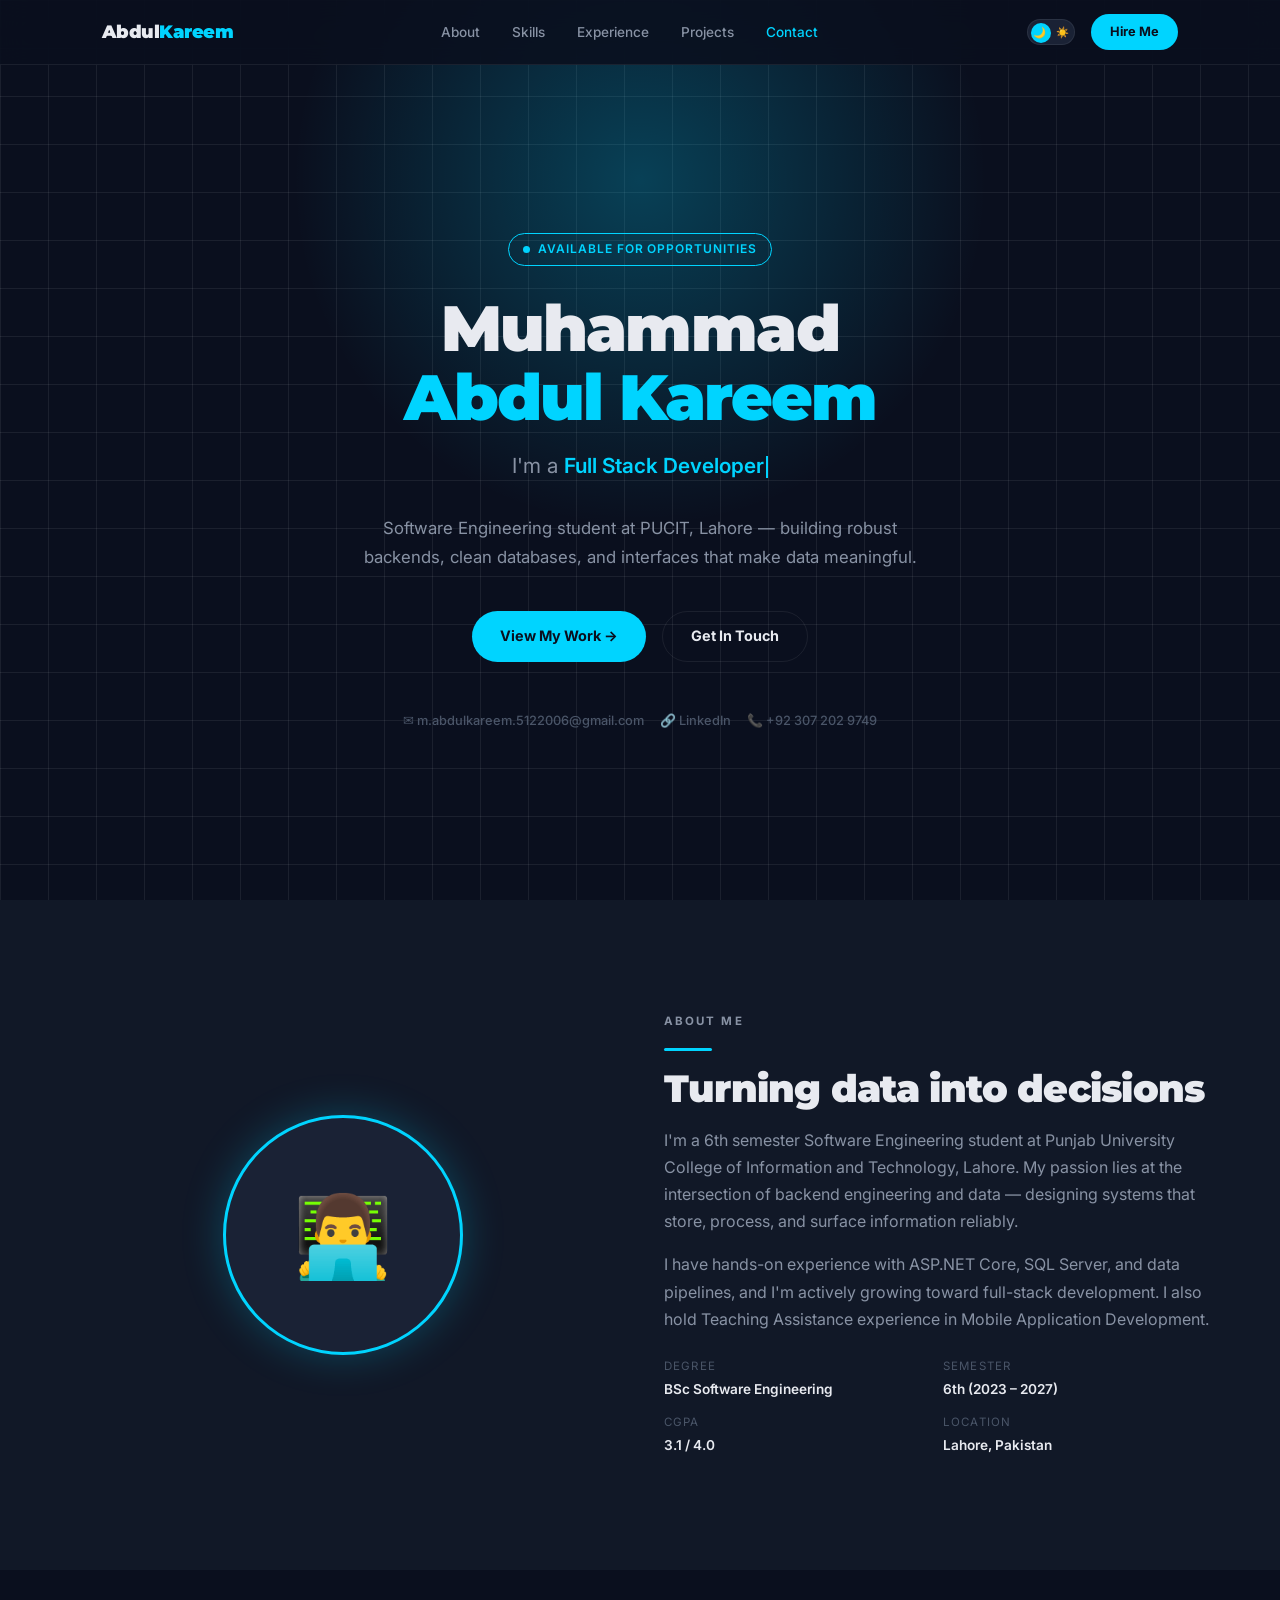
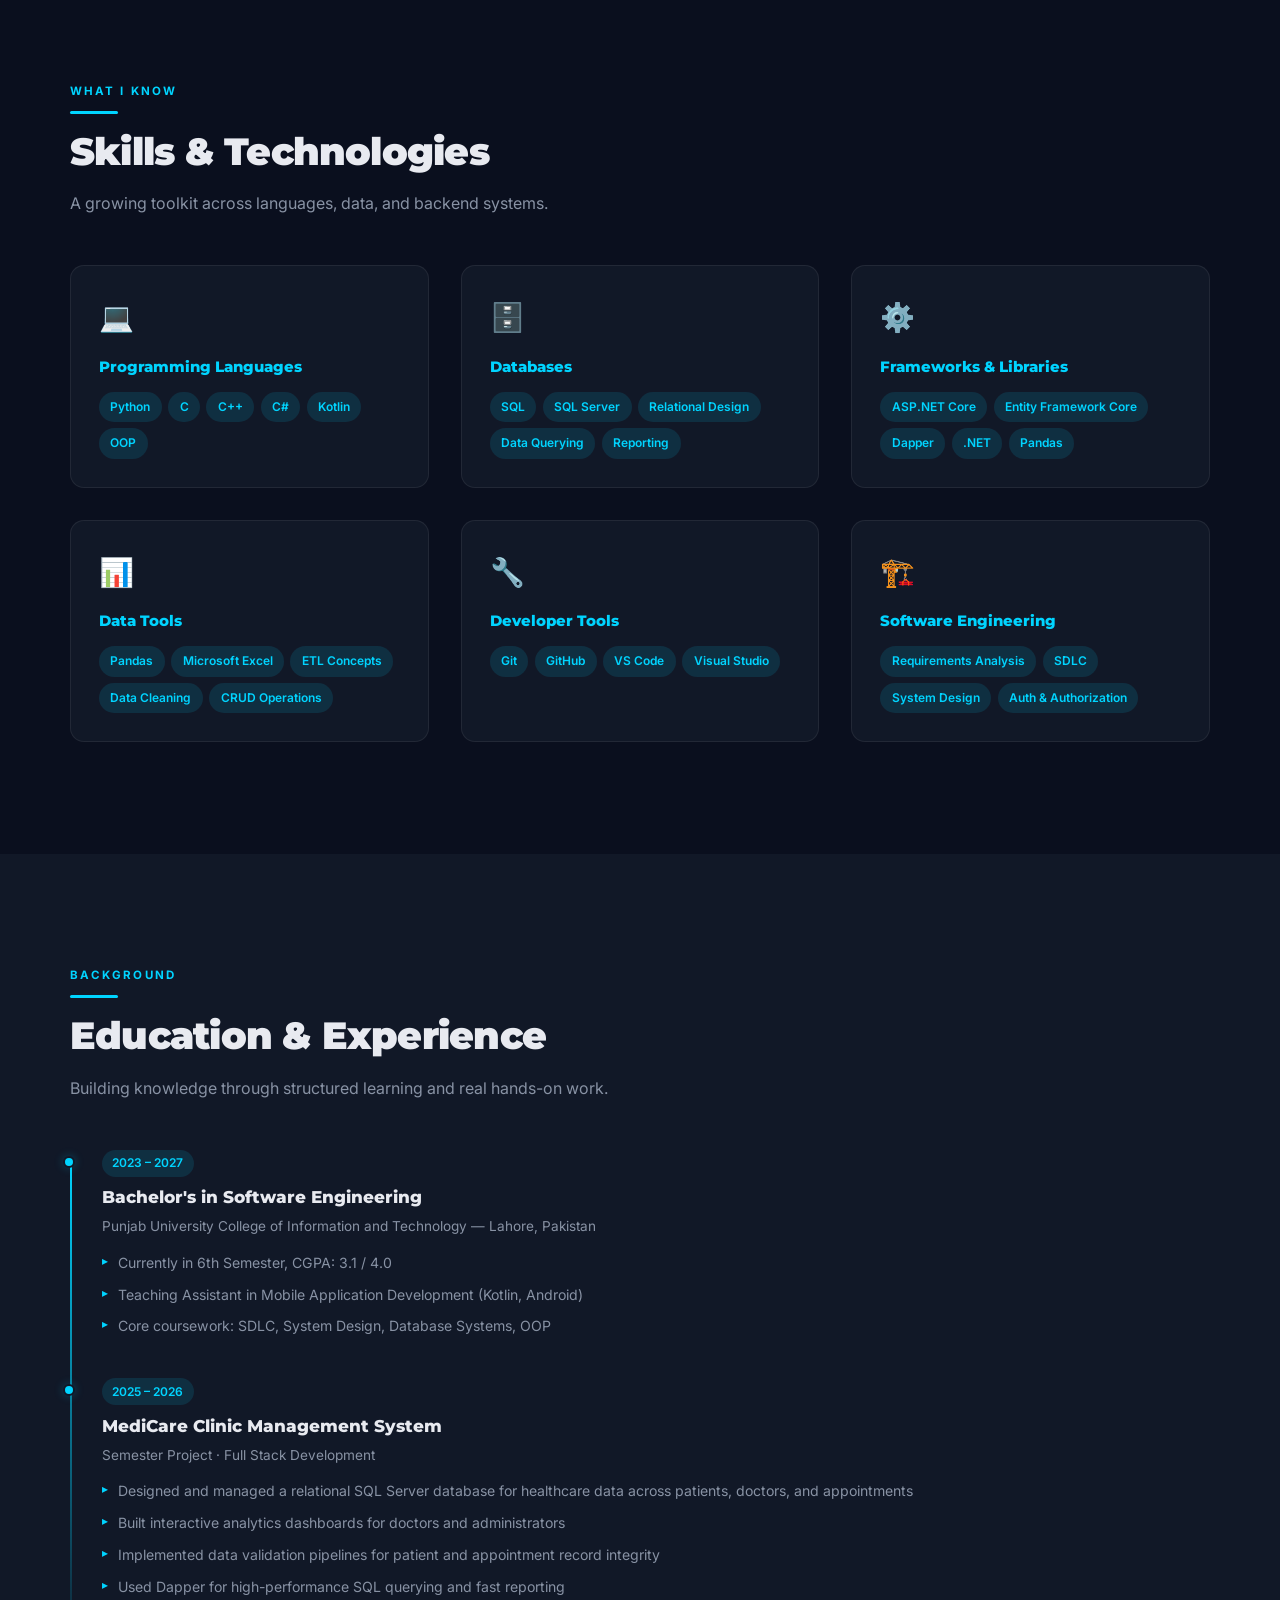
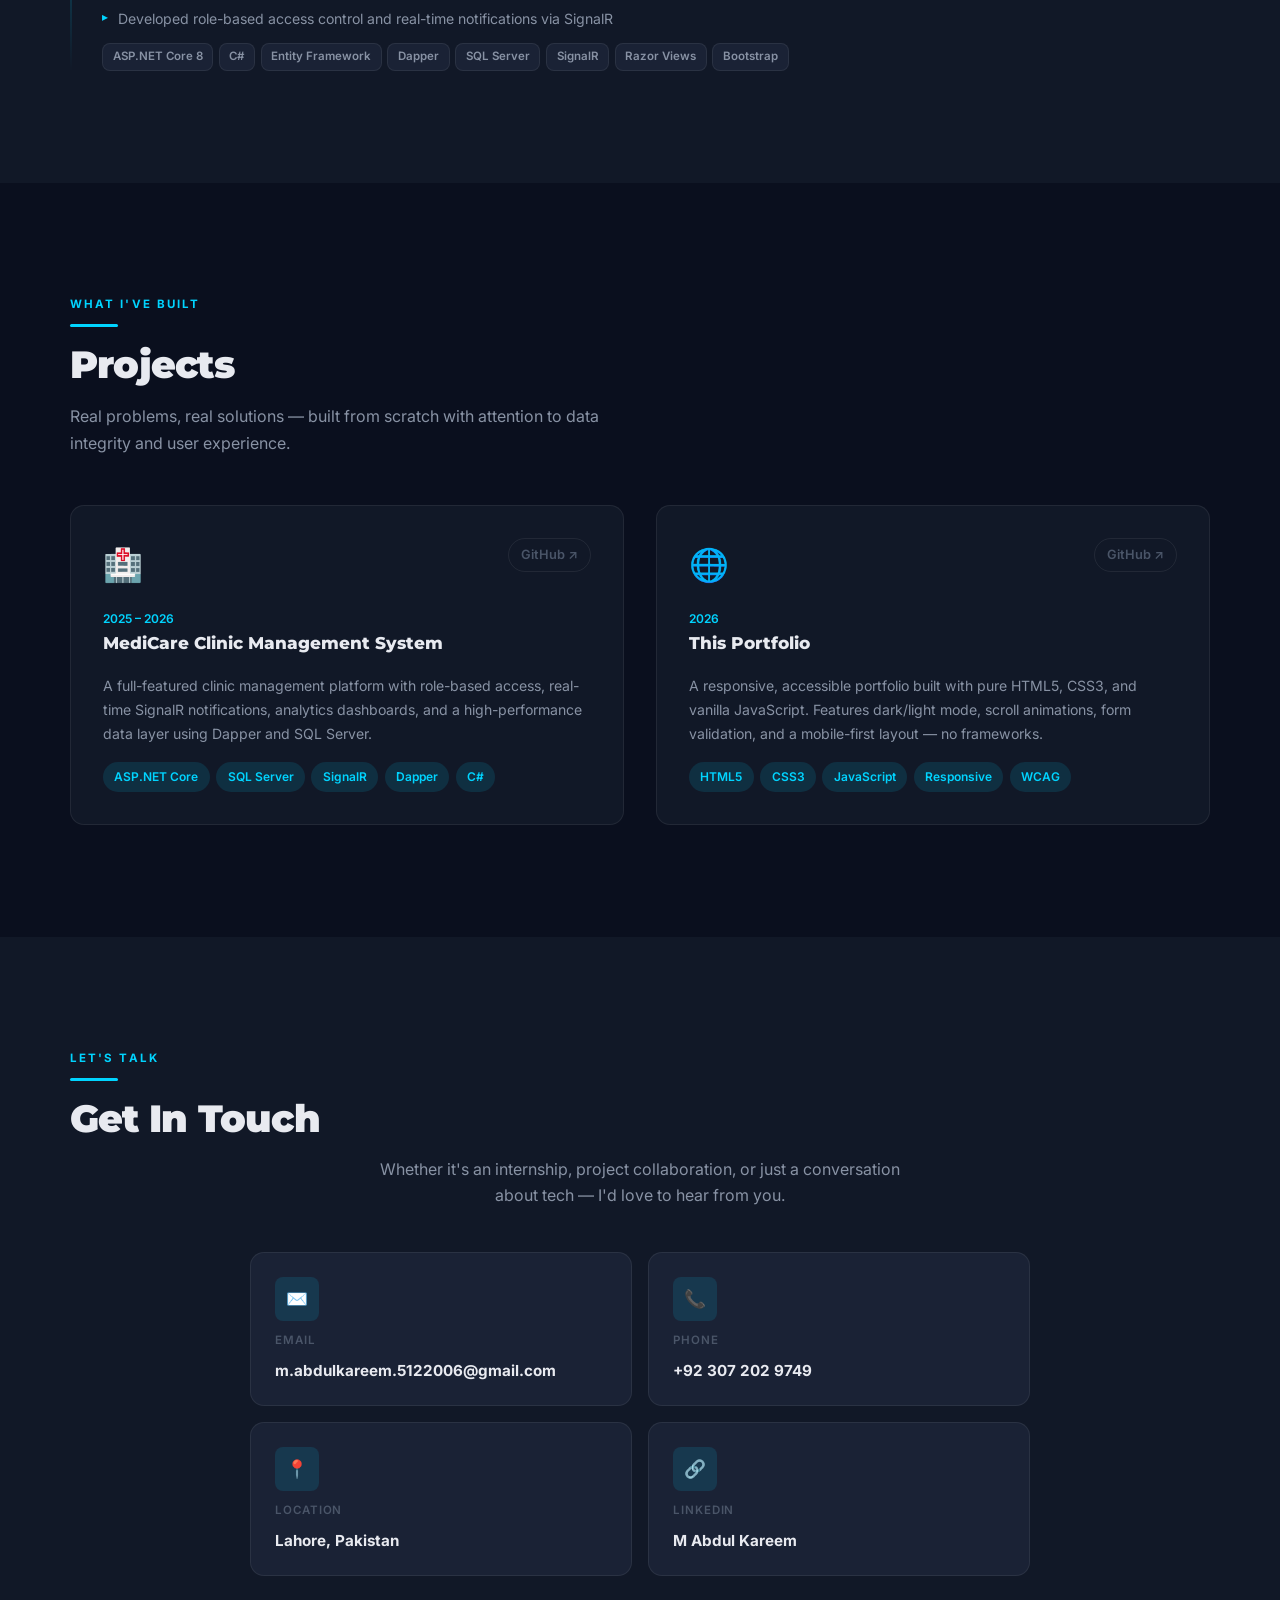
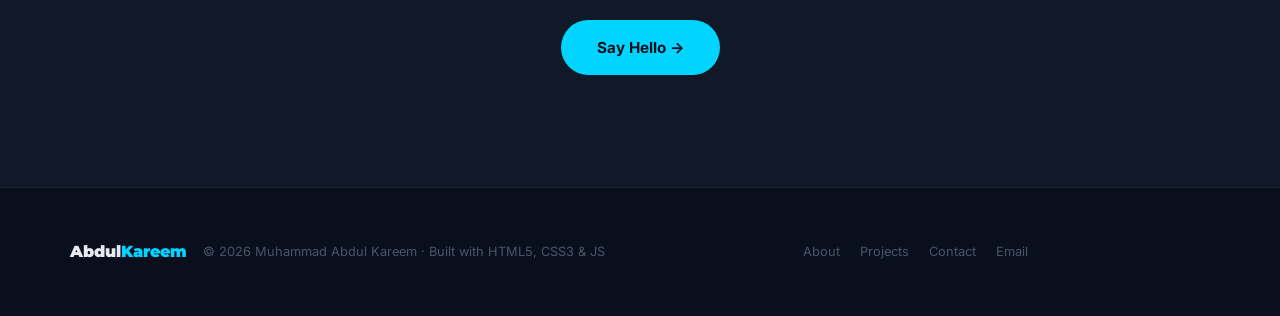
==== commit 66357f9e: "Updated Both Admin and Index Pages" ====
--- a/Frontend/index.html
+++ b/Frontend/index.html
@@ -325,81 +325,33 @@
         <p class="section-eyebrow">Let's Talk</p>
         <div class="section-divider" aria-hidden="true"></div>
         <h2 class="section-title" id="contact-heading">Get In Touch</h2>
-
-        <div class="contact-grid">
-          <div class="contact-info reveal">
-            <h3>Open to opportunities</h3>
-            <p>Whether it's an internship, project collaboration, or just a conversation about tech — I'd love to hear from you.</p>
-
-            <div class="contact-items" id="contactItems">
-              <div class="contact-item">
-                <div class="contact-item-icon" aria-hidden="true">✉️</div>
-                <div class="contact-item-text">
-                  <div class="contact-item-label">Email</div>
-                  <div class="contact-item-value" id="ciEmailValue">m.abdulkareem.5122006@gmail.com</div>
-                </div>
-              </div>
-              <div class="contact-item">
-                <div class="contact-item-icon" aria-hidden="true">📞</div>
-                <div class="contact-item-text">
-                  <div class="contact-item-label">Phone</div>
-                  <div class="contact-item-value" id="ciPhoneValue">+92 307 202 9749</div>
-                </div>
-              </div>
-              <div class="contact-item">
-                <div class="contact-item-icon" aria-hidden="true">📍</div>
-                <div class="contact-item-text">
-                  <div class="contact-item-label">Location</div>
-                  <div class="contact-item-value" id="ciLocationValue">Lahore, Pakistan</div>
-                </div>
-              </div>
-              <div class="contact-item">
-                <div class="contact-item-icon" aria-hidden="true">🔗</div>
-                <div class="contact-item-text">
-                  <div class="contact-item-label">LinkedIn</div>
-                  <div class="contact-item-value" id="ciLinkedinValue">M Abdul Kareem</div>
-                </div>
-              </div>
-            </div>
+        <p class="contact-lead reveal">Whether it's an internship, project collaboration, or just a conversation about tech — I'd love to hear from you.</p>
+
+        <div class="contact-cards reveal" id="contactItems">
+          <a class="contact-card" id="ciEmailCard" href="mailto:m.abdulkareem.5122006@gmail.com" aria-label="Email Muhammad Abdul Kareem">
+            <div class="contact-card-icon" aria-hidden="true">✉️</div>
+            <div class="contact-card-label">Email</div>
+            <div class="contact-card-value" id="ciEmailValue">m.abdulkareem.5122006@gmail.com</div>
+          </a>
+          <a class="contact-card" id="ciPhoneCard" href="tel:+923072029749" aria-label="Call Muhammad Abdul Kareem">
+            <div class="contact-card-icon" aria-hidden="true">📞</div>
+            <div class="contact-card-label">Phone</div>
+            <div class="contact-card-value" id="ciPhoneValue">+92 307 202 9749</div>
+          </a>
+          <div class="contact-card contact-card-static">
+            <div class="contact-card-icon" aria-hidden="true">📍</div>
+            <div class="contact-card-label">Location</div>
+            <div class="contact-card-value" id="ciLocationValue">Lahore, Pakistan</div>
           </div>
-
-<!-- Contact Form with JS validation -->
-          <div class="reveal">
-            <div class="form-success" id="formSuccess" role="alert">
-              ✅ Message sent! I'll get back to you soon.
-            </div>
-            <div class="form-error-banner" id="formErrorBanner" role="alert" hidden></div>
-            <div class="contact-form" id="contactForm" role="form" aria-label="Contact form">
-              <div class="form-row">
-                <div class="form-group">
-                  <label for="fname">First Name</label>
-                  <input type="text" id="fname" name="fname" placeholder="John" autocomplete="given-name" />
-                  <span class="form-error" id="fnameError">Please enter your first name.</span>
-                </div>
-                <div class="form-group">
-                  <label for="lname">Last Name</label>
-                  <input type="text" id="lname" name="lname" placeholder="Doe" autocomplete="family-name" />
-                  <span class="form-error" id="lnameError">Please enter your last name.</span>
-                </div>
-              </div>
-              <div class="form-group">
-                <label for="email">Email Address</label>
-                <input type="email" id="email" name="email" placeholder="john@example.com" autocomplete="email" />
-                <span class="form-error" id="emailError">Please enter a valid email address.</span>
-              </div>
-              <div class="form-group">
-                <label for="subject">Subject</label>
-                <input type="text" id="subject" name="subject" placeholder="Internship opportunity" />
-                <span class="form-error" id="subjectError">Please enter a subject.</span>
-              </div>
-              <div class="form-group">
-                <label for="message">Message</label>
-                <textarea id="message" name="message" placeholder="Tell me about the opportunity or project..."></textarea>
-                <span class="form-error" id="messageError">Please write a message (at least 20 characters).</span>
-              </div>
-              <button type="button" class="btn-submit" id="submitBtn">Send Message →</button>
-            </div>
-          </div>
+          <a class="contact-card" id="ciLinkedinCard" href="#" target="_blank" rel="noopener noreferrer" aria-label="Muhammad Abdul Kareem on LinkedIn">
+            <div class="contact-card-icon" aria-hidden="true">🔗</div>
+            <div class="contact-card-label">LinkedIn</div>
+            <div class="contact-card-value" id="ciLinkedinValue">M Abdul Kareem</div>
+          </a>
+        </div>
+
+        <div class="contact-cta reveal">
+          <a href="mailto:m.abdulkareem.5122006@gmail.com" class="btn-submit" id="emailCtaBtn">Say Hello →</a>
         </div>
       </div>
     </section>
--- a/Frontend/index_Style.css
+++ b/Frontend/index_Style.css
@@ -736,142 +736,96 @@
     ═══════════════════════════════════════════════ */
     .contact { background: var(--bg-card); }
 
-    .contact-grid {
+    .contact-lead {
+      max-width: 560px;
+      margin: 0 auto 2.75rem;
+      text-align: center;
+      color: var(--text-mute);
+      font-size: 1rem;
+      line-height: 1.6;
+    }
+
+    .contact-cards {
       display: grid;
       grid-template-columns: minmax(0, 1fr);
-      gap: 3rem;
-    }
-
-    @media (min-width: 768px) {
-      .contact-grid { grid-template-columns: minmax(0, 1fr) minmax(0, 1.4fr); }
-    }
-
-    .contact-info h3 {
-      font-family: var(--font-head);
-      font-size: 1.2rem;
-      font-weight: 800;
-      margin-bottom: .75rem;
-    }
-
-    .contact-info p { color: var(--text-mute); margin-bottom: 1.5rem; font-size: .9rem; }
-
-    .contact-items { display: flex; flex-direction: column; gap: 1rem; }
-
-    .contact-item {
-      display: flex; align-items: center; gap: .75rem;
-    }
-    .contact-item-icon {
-      width: 40px; height: 40px;
+      gap: 1rem;
+      max-width: 780px;
+      margin: 0 auto;
+    }
+
+    @media (min-width: 560px) {
+      .contact-cards { grid-template-columns: repeat(2, minmax(0, 1fr)); }
+    }
+
+    .contact-card {
+      display: flex;
+      flex-direction: column;
+      align-items: flex-start;
+      gap: .6rem;
+      background: var(--bg-raised);
+      border: 1.5px solid var(--border);
+      border-radius: var(--radius, 14px);
+      padding: 1.5rem;
+      text-decoration: none;
+      transition: border-color .2s, transform .2s, box-shadow .2s;
+    }
+
+    a.contact-card:hover,
+    a.contact-card:focus-visible {
+      border-color: var(--cyan);
+      transform: translateY(-3px);
+      box-shadow: 0 10px 28px rgba(0,212,255,0.12);
+    }
+
+    .contact-card-static {
+      cursor: default;
+    }
+
+    .contact-card-icon {
+      width: 44px; height: 44px;
       border-radius: var(--radius-sm);
       background: var(--cyan-dim);
       display: grid; place-items: center;
-      font-size: 1rem; flex-shrink: 0;
-    }
-    .contact-item-text { font-size: .85rem; }
-    .contact-item-label { color: var(--text-faint); font-size: .72rem; text-transform: uppercase; letter-spacing: .08em; }
-    .contact-item-value { color: var(--text); font-weight: 600; }
-
-    /* Contact form */
-    .contact-form {
-      display: flex; flex-direction: column; gap: 1rem;
-    }
-
-    .form-row {
-      display: grid;
-      grid-template-columns: 1fr;
-      gap: 1rem;
-      min-width: 0;
-    }
-    .form-row > .form-group { min-width: 0; }
-    @media (min-width: 480px) {
-      .form-row { grid-template-columns: minmax(0, 1fr) minmax(0, 1fr); }
-    }
-
-    .form-group { display: flex; flex-direction: column; gap: .4rem; min-width: 0; }
-
-    .form-group label {
-      font-size: .8rem;
+      font-size: 1.1rem; flex-shrink: 0;
+    }
+
+    .contact-card-label {
+      color: var(--text-faint);
+      font-size: .72rem;
+      text-transform: uppercase;
+      letter-spacing: .08em;
       font-weight: 600;
-      color: var(--text-mute);
-      letter-spacing: .05em;
-    }
-
-    .form-group input,
-    .form-group textarea {
-      width: 100%;
-      max-width: 100%;
-      background: var(--bg-raised);
-      border: 1.5px solid var(--border);
-      border-radius: var(--radius-sm);
+    }
+
+    .contact-card-value {
       color: var(--text);
-      font-family: var(--font-body);
-      font-size: .9rem;
-      padding: .75rem 1rem;
-      outline: none;
-      transition: border-color .2s, box-shadow .2s;
-      resize: vertical;
-      box-sizing: border-box;
-    }
-
-    .form-group input:focus,
-    .form-group textarea:focus {
-      border-color: var(--cyan);
-      box-shadow: 0 0 0 3px var(--cyan-glow);
-    }
-
-    .form-group input.error,
-    .form-group textarea.error { border-color: #f56565; }
-
-    .form-error {
-      font-size: .75rem;
-      color: #f56565;
-      display: none;
-    }
-    .form-error.visible { display: block; }
-
-    .form-group textarea { min-height: 120px; }
+      font-weight: 700;
+      font-size: .95rem;
+      word-break: break-word;
+      line-height: 1.4;
+    }
+
+    .contact-cta {
+      display: flex;
+      justify-content: center;
+      margin-top: 2.75rem;
+    }
 
     .btn-submit {
       background: var(--cyan);
       color: var(--bg);
       font-family: var(--font-body);
       font-weight: 700;
-      font-size: .9rem;
-      padding: .85rem 2rem;
+      font-size: .95rem;
+      padding: .9rem 2.25rem;
       border-radius: 50px;
       border: none;
+      text-decoration: none;
+      display: inline-block;
       cursor: pointer;
       transition: opacity .2s, transform .15s;
-      align-self: flex-start;
     }
     .btn-submit:hover { opacity: .85; transform: translateY(-2px); }
-    .btn-submit:disabled { opacity: .5; cursor: not-allowed; transform: none; }
-
-    .form-success {
-      display: none;
-      background: var(--cyan-dim);
-      border: 1px solid var(--cyan);
-      color: var(--cyan);
-      border-radius: var(--radius-sm);
-      padding: 1rem;
-      font-weight: 600;
-      font-size: .9rem;
-      text-align: center;
-    }
-    .form-success.visible { display: block; }
-
-    .form-error-banner {
-      background: rgba(245,101,101,0.1);
-      border: 1px solid #f56565;
-      color: #f56565;
-      border-radius: var(--radius-sm);
-      padding: 1rem;
-      font-weight: 600;
-      font-size: .9rem;
-      text-align: center;
-      margin-bottom: 1rem;
-    }
-    .form-error-banner[hidden] { display: none; }
 
     /* ═══════════════════════════════════════════════
        FOOTER
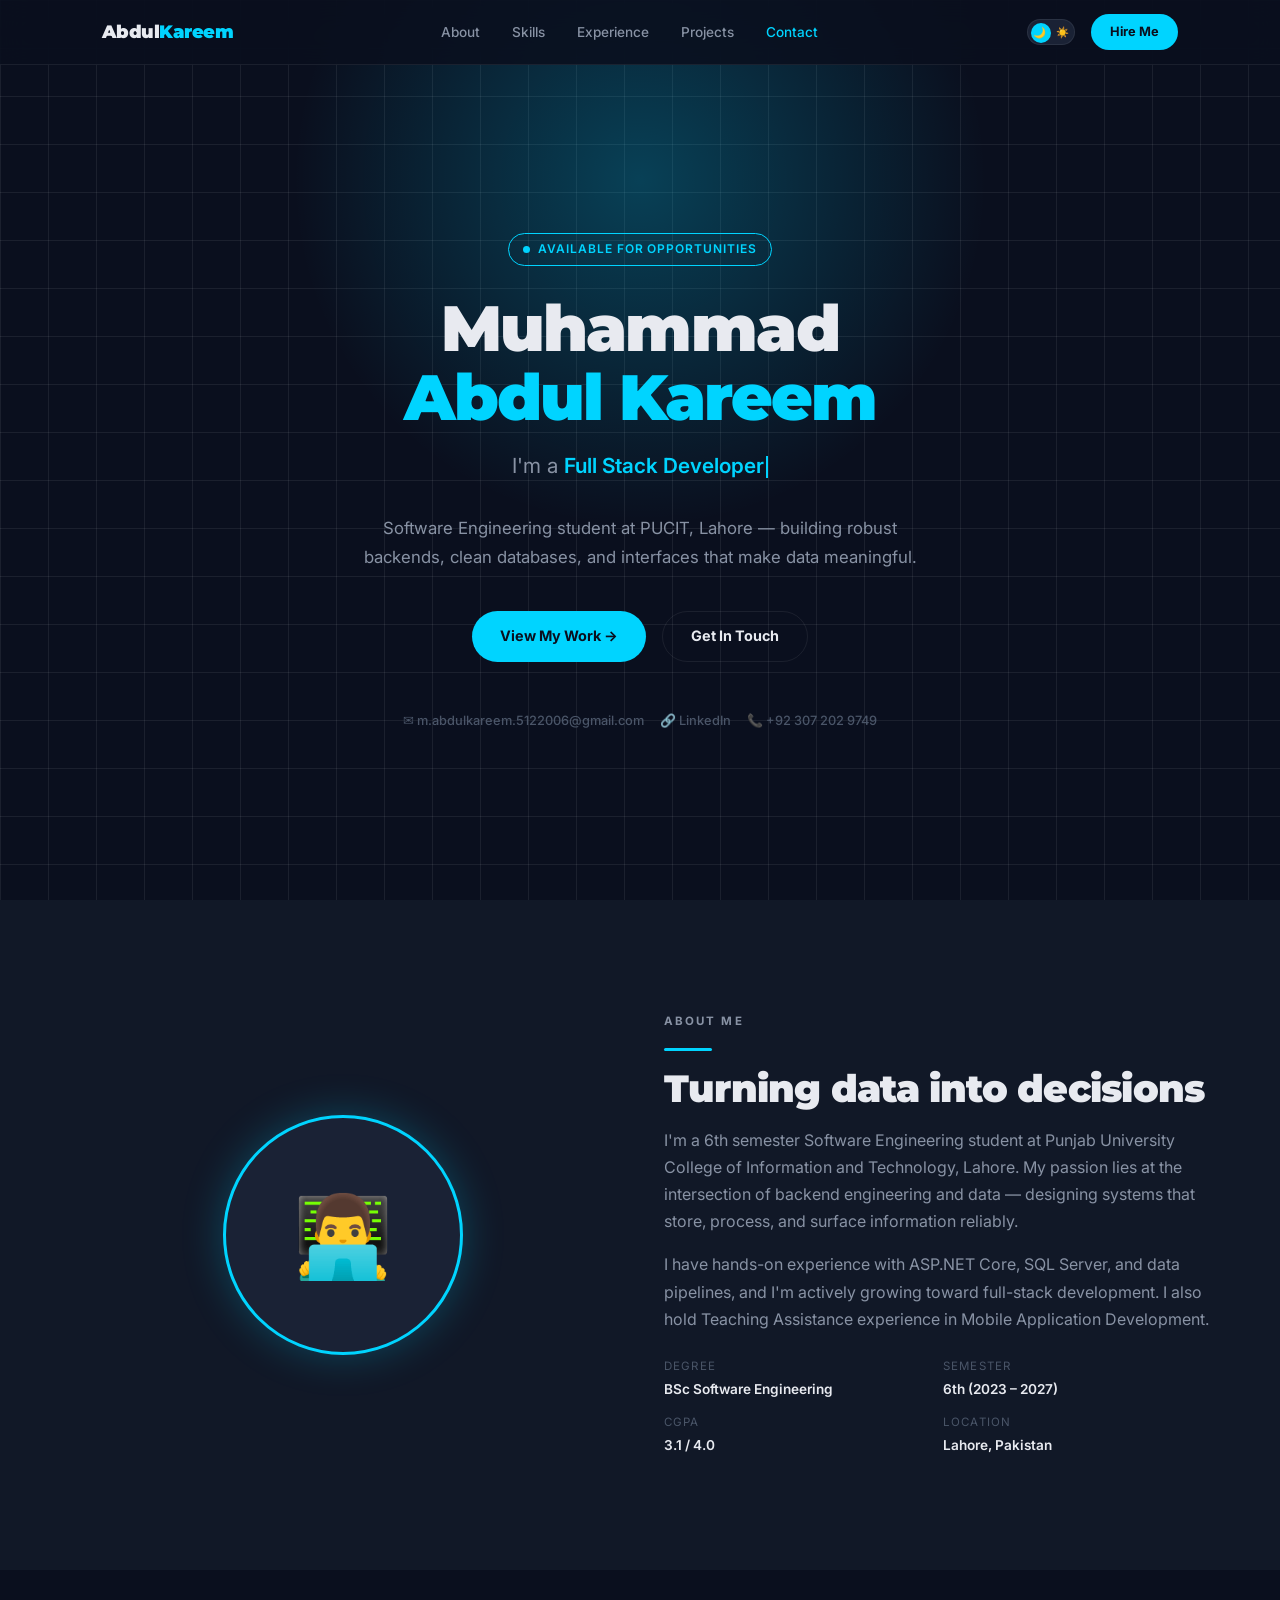
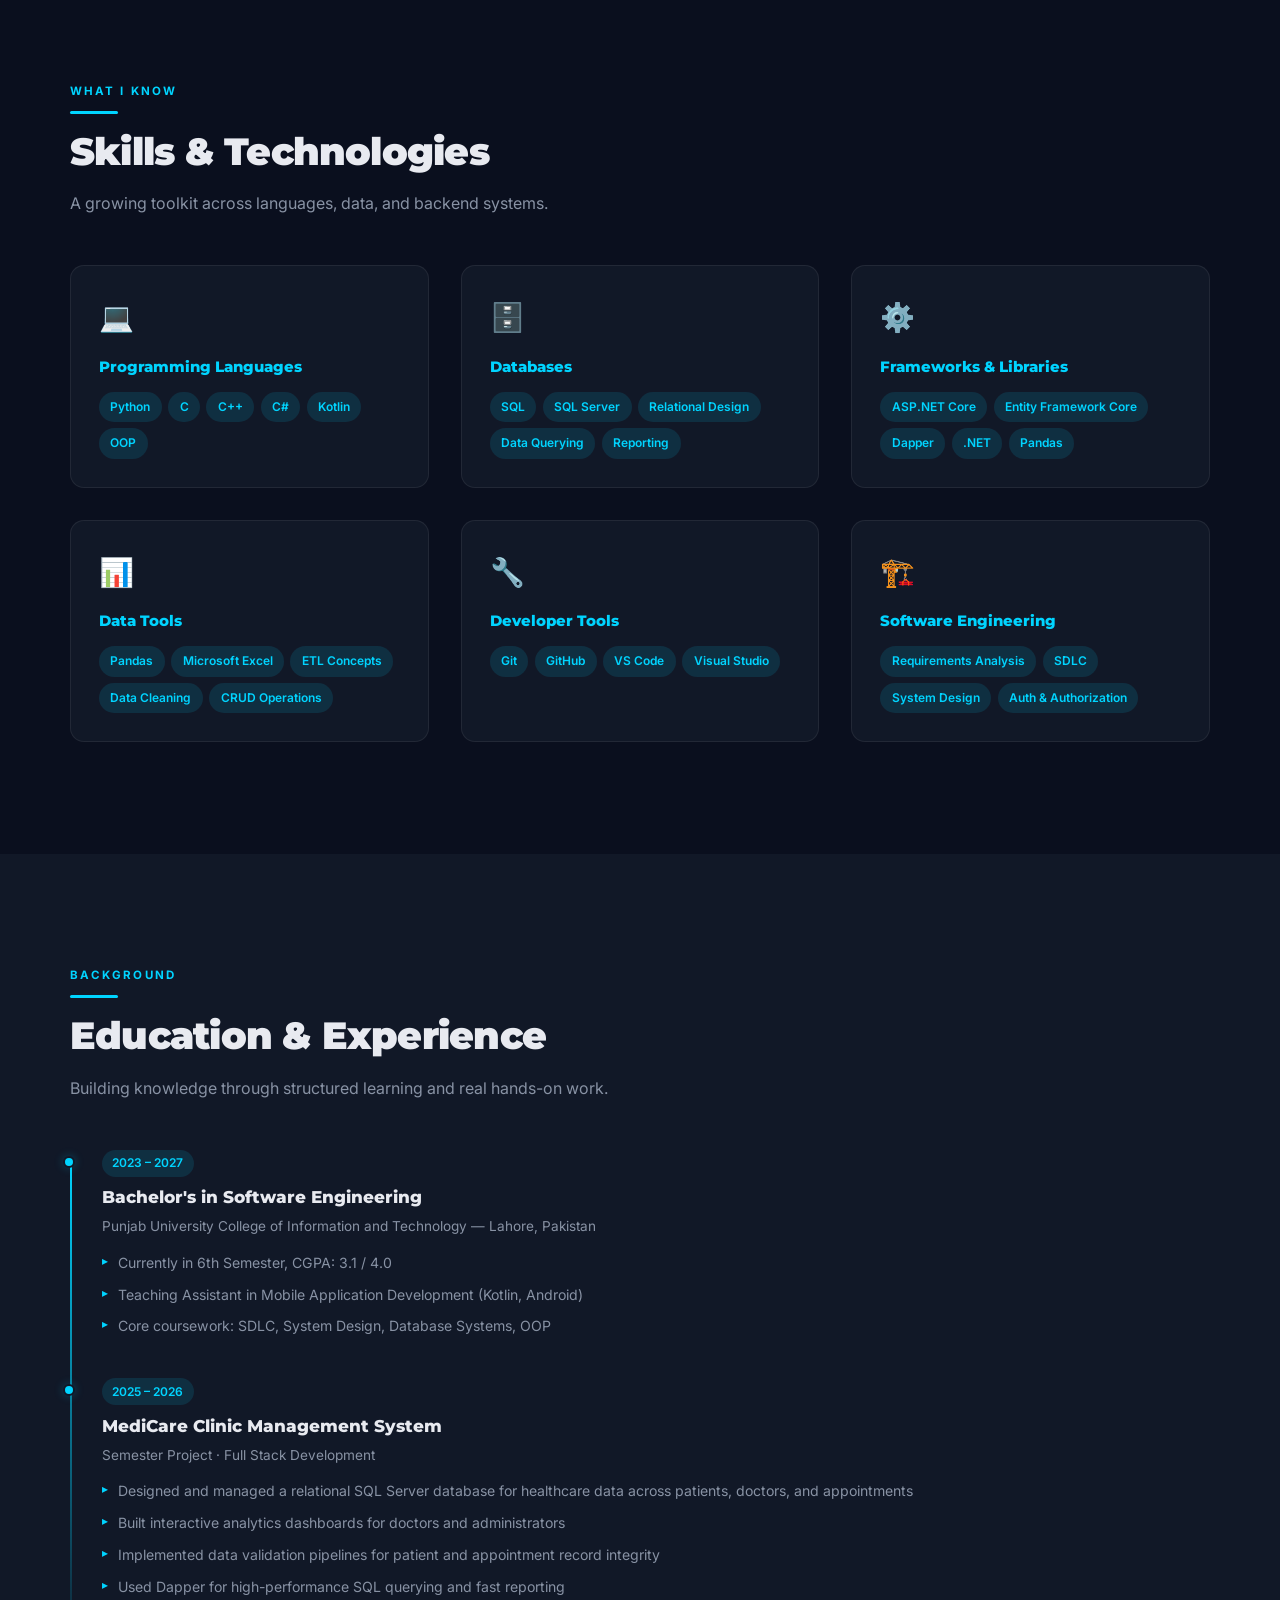
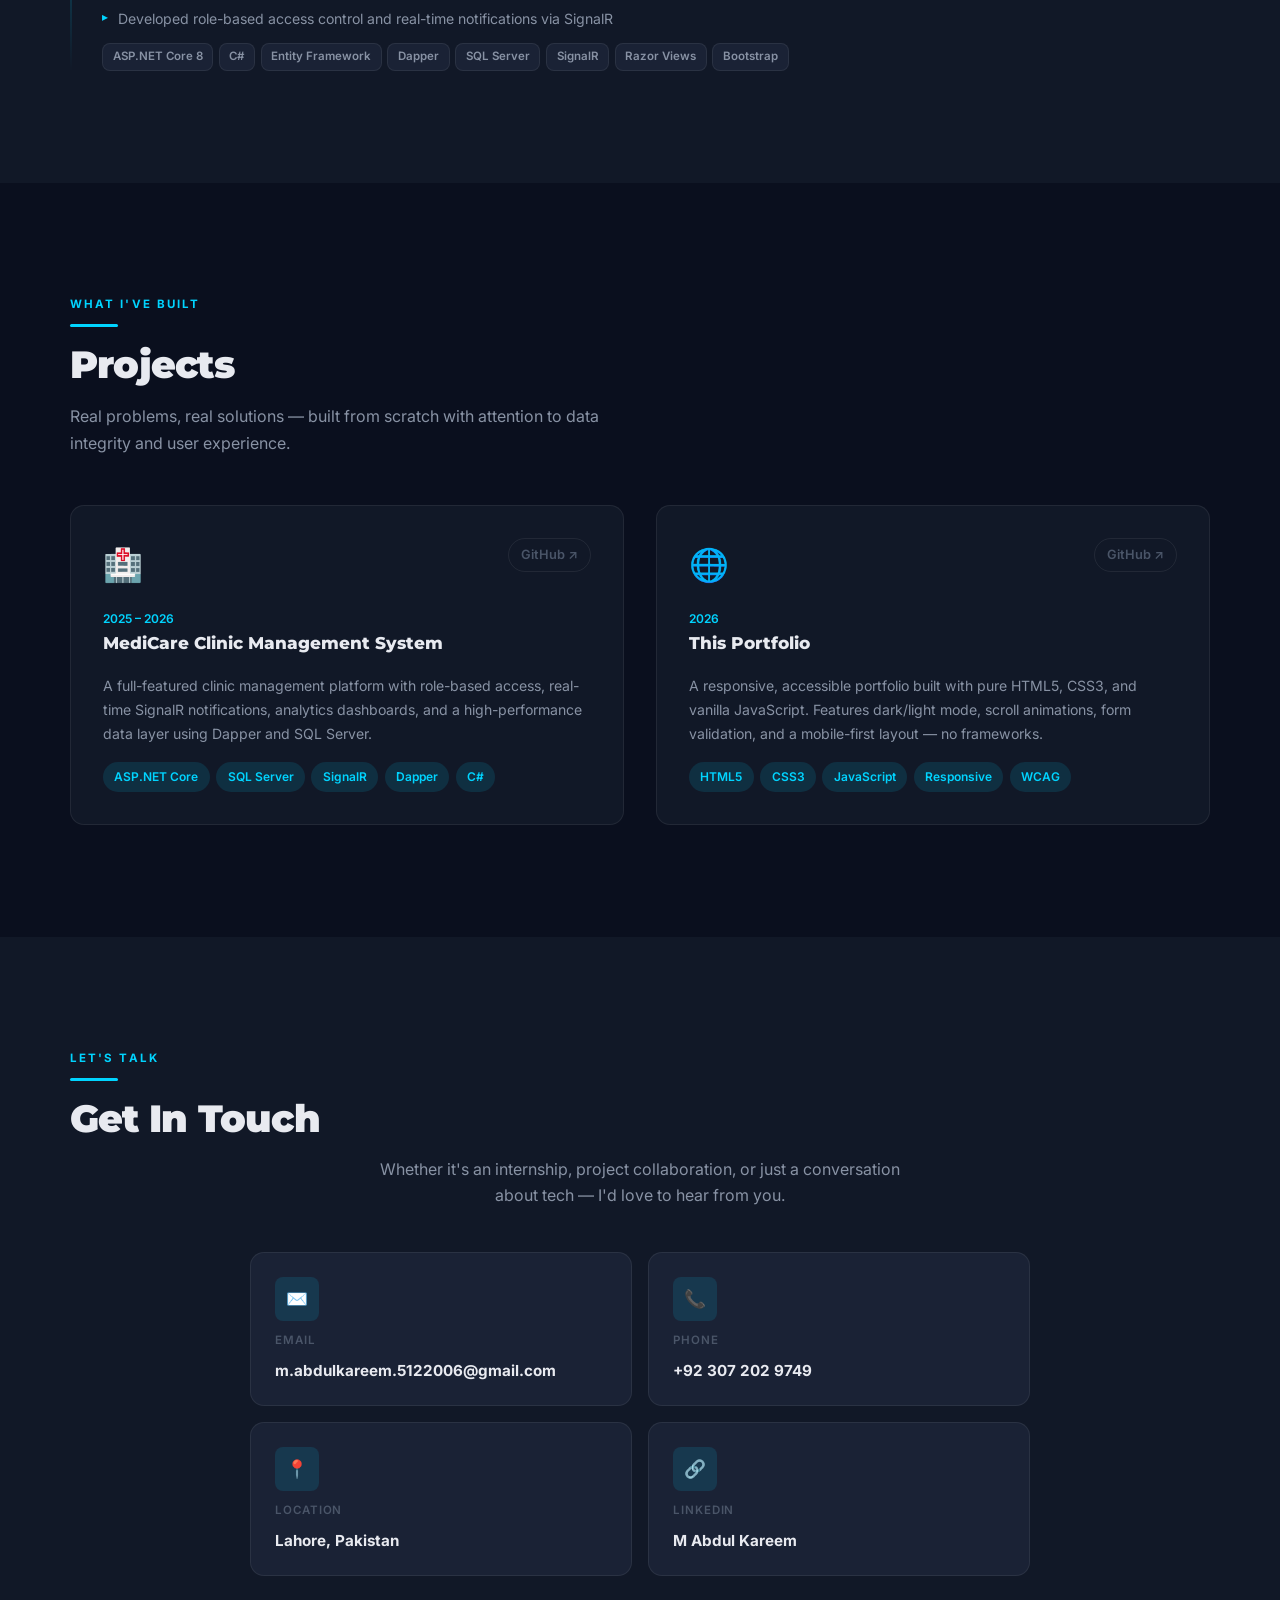
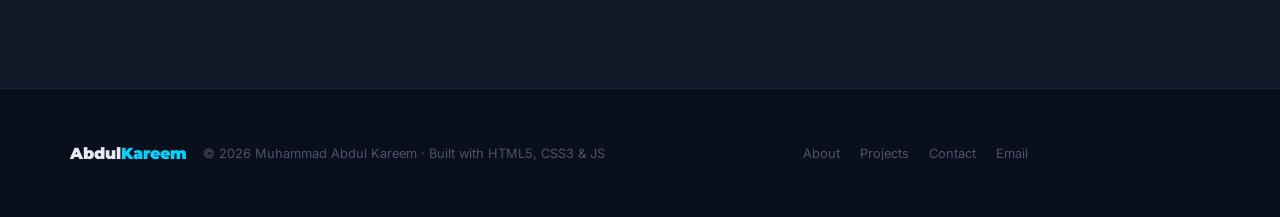
==== commit 0504734b: "Remove Say Hello CTA button" ====
--- a/Frontend/index.html
+++ b/Frontend/index.html
@@ -349,10 +349,6 @@
             <div class="contact-card-value" id="ciLinkedinValue">M Abdul Kareem</div>
           </a>
         </div>
-
-        <div class="contact-cta reveal">
-          <a href="mailto:m.abdulkareem.5122006@gmail.com" class="btn-submit" id="emailCtaBtn">Say Hello →</a>
-        </div>
       </div>
     </section>
 
--- a/Frontend/index_Style.css
+++ b/Frontend/index_Style.css
@@ -752,7 +752,6 @@
       max-width: 780px;
       margin: 0 auto;
     }
-
     @media (min-width: 560px) {
       .contact-cards { grid-template-columns: repeat(2, minmax(0, 1fr)); }
     }
@@ -805,28 +804,6 @@
       line-height: 1.4;
     }
 
-    .contact-cta {
-      display: flex;
-      justify-content: center;
-      margin-top: 2.75rem;
-    }
-
-    .btn-submit {
-      background: var(--cyan);
-      color: var(--bg);
-      font-family: var(--font-body);
-      font-weight: 700;
-      font-size: .95rem;
-      padding: .9rem 2.25rem;
-      border-radius: 50px;
-      border: none;
-      text-decoration: none;
-      display: inline-block;
-      cursor: pointer;
-      transition: opacity .2s, transform .15s;
-    }
-    .btn-submit:hover { opacity: .85; transform: translateY(-2px); }
-
     /* ═══════════════════════════════════════════════
        FOOTER
     ═══════════════════════════════════════════════ */
